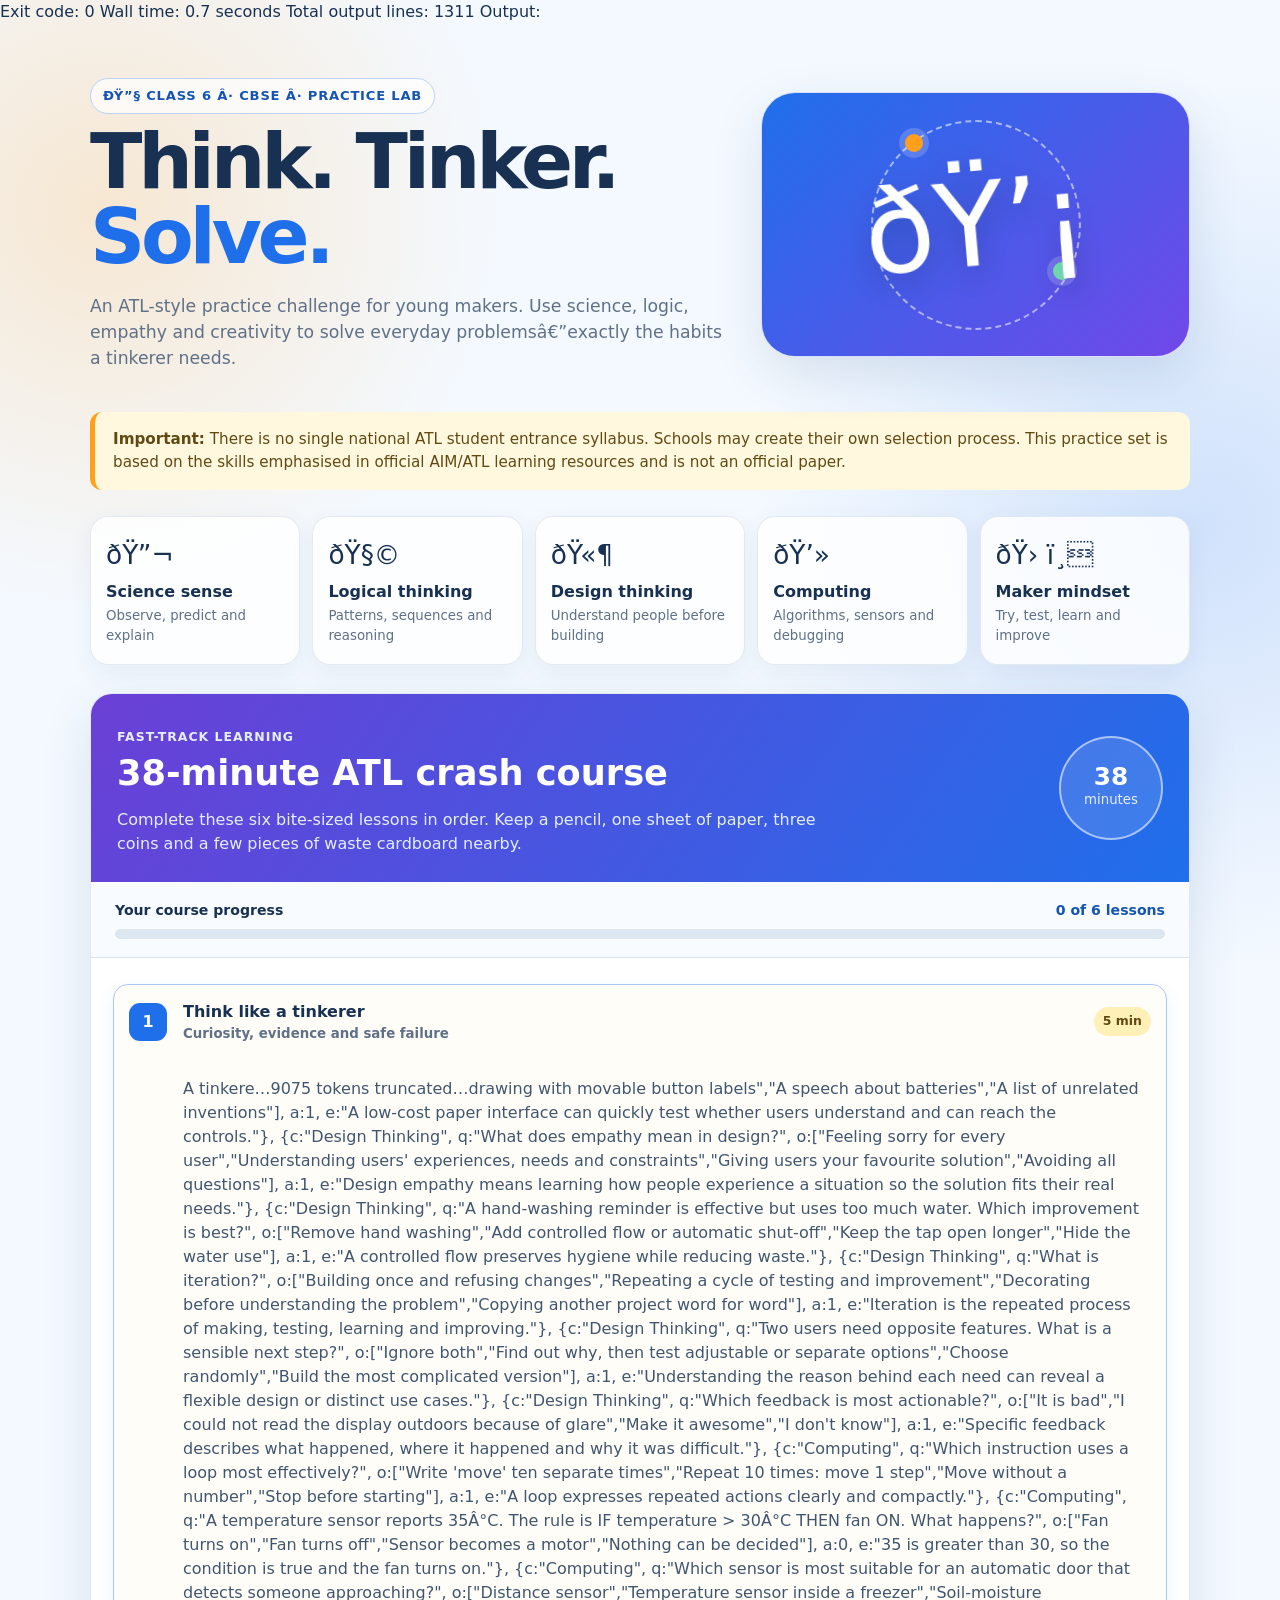
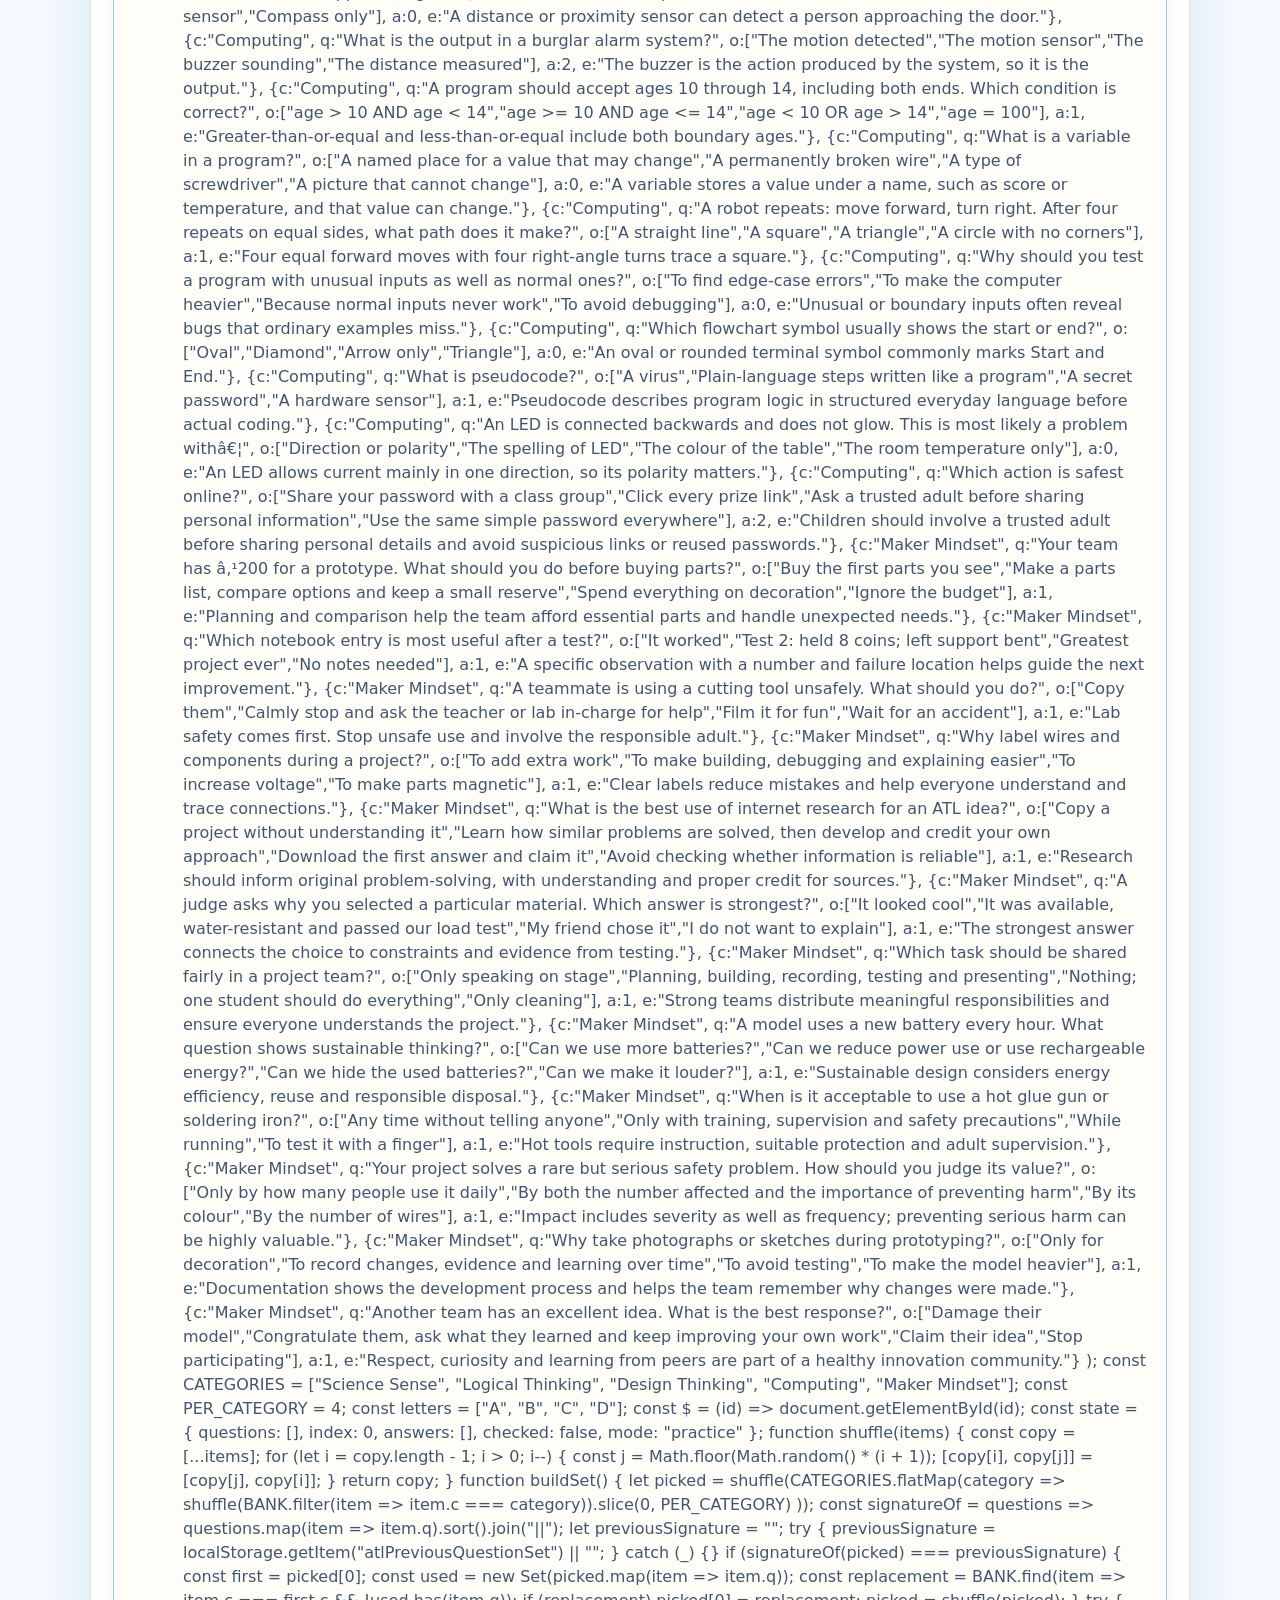
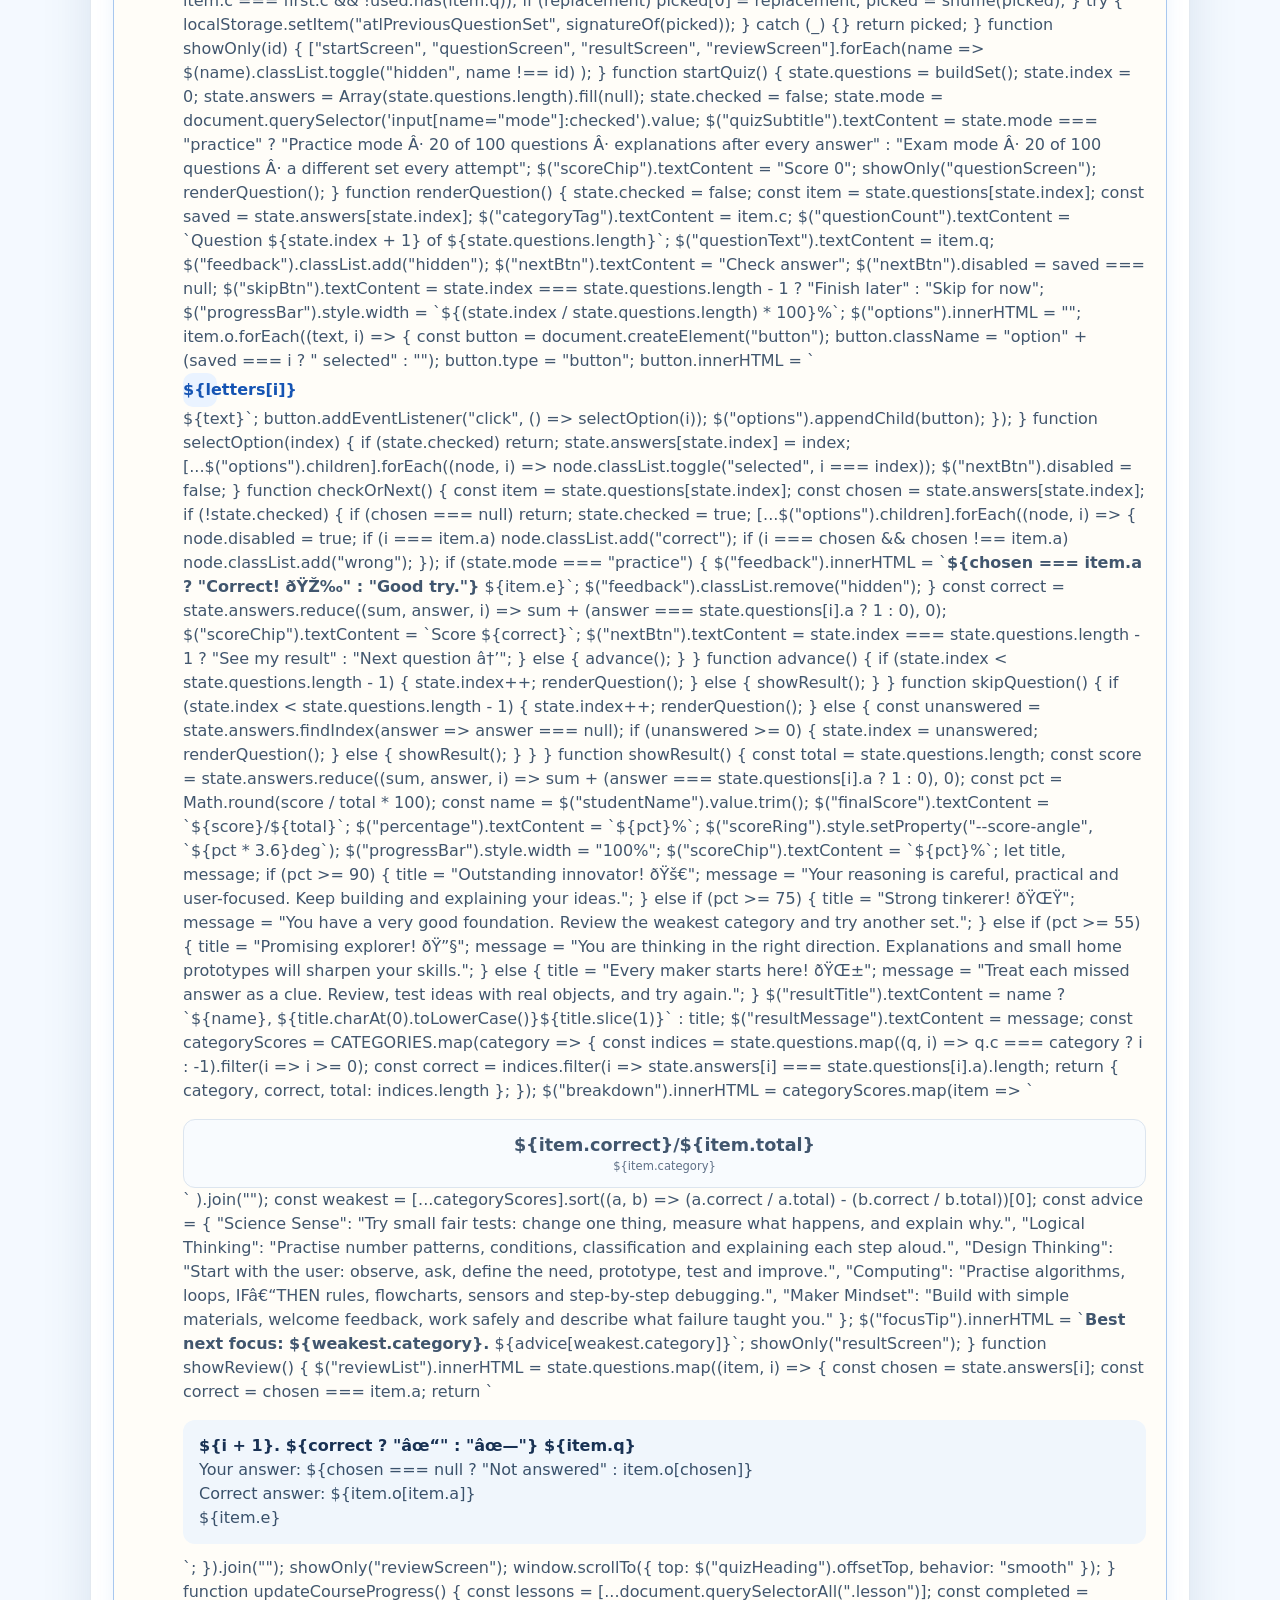
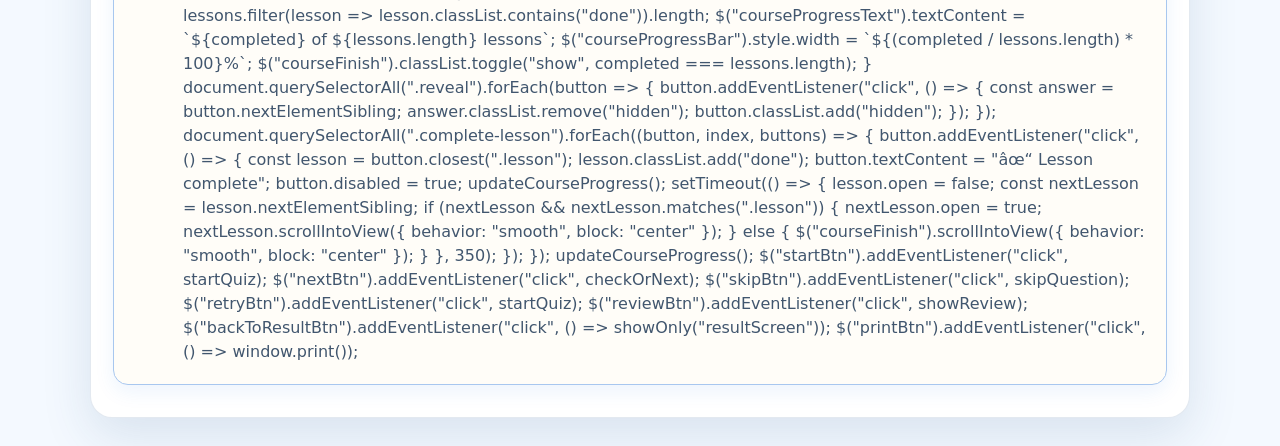
==== index.html @ 6eb6cf07 "Add ATL crash course and 100-question practice quiz" ====
Exit code: 0
Wall time: 0.7 seconds
Total output lines: 1311
Output:
<!doctype html>
<html lang="en">
<head>
  <meta charset="utf-8">
  <meta name="viewport" content="width=device-width, initial-scale=1">
  <meta name="description" content="A Class 6 practice quiz for school-level Atal Tinkering Lab selection.">
  <title>ATL Explorer â€” Class 6 Practice Quiz</title>
  <style>
    :root {
      --ink: #183153;
      --muted: #5f7087;
      --paper: #fffdf8;
      --cream: #fff6da;
      --blue: #1f6feb;
      --blue-dark: #1554b3;
      --orange: #ff9f1c;
      --green: #16865c;
      --red: #cf3c4f;
      --line: #dce5ef;
      --shadow: 0 18px 50px rgba(31, 75, 120, .13);
      --radius: 22px;
    }

    * { box-sizing: border-box; }

    body {
      margin: 0;
      color: var(--ink);
      background:
        radial-gradient(circle at 8% 4%, rgba(255, 159, 28, .20), transparent 25rem),
        radial-gradient(circle at 94% 10%, rgba(31, 111, 235, .17), transparent 28rem),
        #f4f9ff;
      font-family: Inter, ui-rounded, "Segoe UI", system-ui, -apple-system, sans-serif;
      line-height: 1.5;
    }

    button, input { font: inherit; }
    button { cursor: pointer; }

    .shell {
      width: min(1100px, calc(100% - 28px));
      margin: 0 auto;
    }

    .hero {
      padding: 54px 0 30px;
      display: grid;
      grid-template-columns: 1.2fr .8fr;
      gap: 28px;
      align-items: center;
    }

    .eyebrow {
      display: inline-flex;
      gap: 8px;
      align-items: center;
      margin: 0 0 10px;
      padding: 7px 12px;
      border: 1px solid #bcd3f7;
      border-radius: 999px;
      color: var(--blue-dark);
      background: rgba(255,255,255,.72);
      font-weight: 800;
      font-size: .82rem;
      letter-spacing: .06em;
      text-transform: uppercase;
    }

    h1 {
      margin: 0;
      max-width: 760px;
      font-size: clamp(2.3rem, 6vw, 5.2rem);
      line-height: .98;
      letter-spacing: -.055em;
    }

    .highlight { color: var(--blue); }

    .lede {
      max-width: 700px;
      margin: 20px 0 0;
      color: var(--muted);
      font-size: 1.08rem;
    }

    .hero-card {
      position: relative;
      min-height: 265px;
      display: grid;
      place-items: center;
      overflow: hidden;
      border: 1px solid rgba(255,255,255,.8);
      border-radius: 34px;
      background: linear-gradient(140deg, #1f6feb, #7048e8);
      box-shadow: var(--shadow);
      color: white;
    }

    .bulb {
      font-size: 7.2rem;
      filter: drop-shadow(0 12px 15px rgba(0,0,0,.22));
      transform: rotate(-5deg);
    }

    .orbit {
      position: absolute;
      width: 210px;
      height: 210px;
      border: 2px dashed rgba(255,255,255,.55);
      border-radius: 50%;
      animation: spin 18s linear infinite;
    }

    .orbit::before, .orbit::after {
      content: "";
      position: absolute;
      width: 18px;
      height: 18px;
      border-radius: 50%;
      background: var(--orange);
      box-shadow: 0 0 0 6px rgba(255,255,255,.18);
    }

    .orbit::before { top: 12px; left: 32px; }
    .orbit::after { right: 8px; bottom: 48px; background: #74e0b5; }

    @keyframes spin { to { transform: rotate(360deg); } }
    @media (prefers-reduced-motion: reduce) { .orbit { animation: none; } }

    .notice {
      margin: 10px 0 26px;
      padding: 16px 18px;
      border-left: 5px solid var(--orange);
      border-radius: 12px;
      background: #fff8df;
      color: #624912;
      font-size: .95rem;
    }

    .framework {
      display: grid;
      grid-template-columns: repeat(5, 1fr);
      gap: 12px;
      margin-bottom: 28px;
    }

    .skill {
      padding: 18px 15px;
      border: 1px solid rgba(25, 76, 128, .11);
      border-radius: 18px;
      background: rgba(255,255,255,.82);
      box-shadow: 0 8px 24px rgba(48, 90, 130, .07);
    }

    .skill-icon { font-size: 1.65rem; }
    .skill strong { display: block; margin: 6px 0 2px; }
    .skill small { color: var(--muted); }

    .panel {
      margin-bottom: 44px;
      overflow: hidden;
      border: 1px solid rgba(25, 76, 128, .12);
      border-radius: var(--radius);
      background: var(--paper);
      box-shadow: var(--shadow);
    }

    .quiz-head {
      padding: 22px 24px 18px;
      background: linear-gradient(120deg, #173c70, #1f6feb);
      color: white;
    }

    .quiz-title-row {
      display: flex;
      justify-content: space-between;
      align-items: end;
      gap: 16px;
    }

    .quiz-head h2 { margin: 0; font-size: 1.45rem; }
    .quiz-head p { margin: 4px 0 0; color: #dceaff; font-size: .9rem; }

    .score-chip {
      flex: 0 0 auto;
      padding: 7px 11px;
      border: 1px solid rgba(255,255,255,.38);
      border-radius: 999px;
      background: rgba(255,255,255,.12);
      font-weight: 800;
      font-size: .9rem;
    }

    .progress-track {
      height: 8px;
      margin-top: 18px;
      overflow: hidden;
      border-radius: 999px;
      background: rgba(255,255,255,.23);
    }

    .progress-bar {
      width: 0;
      height: 100%;
      border-radius: inherit;
      background: #ffd166;
      transition: width .25s ease;
    }

    .quiz-body { padding: 26px; }

    .start-screen {
      display: grid;
      grid-template-columns: 1fr 1fr;
      gap: 28px;
      align-items: start;
    }

    .start-screen h3 { margin-top: 0; font-size: 1.55rem; }

    .how-list {
      padding: 0;
      margin: 18px 0 0;
      list-style: none;
    }

    .how-list li {
      display: flex;
      gap: 10px;
      margin: 10px 0;
      color: var(--muted);
    }

    .tick {
      display: grid;
      flex: 0 0 24px;
      width: 24px;
      height: 24px;
      place-items: center;
      border-radius: 50%;
      color: white;
      background: var(--green);
      font-size: .76rem;
      font-weight: 900;
    }

    .setup-card {
      padding: 20px;
      border: 1px solid #e0e7ef;
      border-radius: 18px;
      background: #f7fbff;
    }

    label[for="studentName"] {
      display: block;
      margin-bottom: 7px;
      font-weight: 800;
    }

    #studentName {
      width: 100%;
      padding: 12px 14px;
      border: 2px solid #cad8e7;
      border-radius: 12px;
      color: var(--ink);
      background: white;
      outline: none;
    }

    #studentName:focus { border-color: var(--blue); box-shadow: 0 0 0 4px rgba(31,111,235,.12); }

    .mode-grid {
      display: grid;
      grid-template-columns: 1fr 1fr;
      gap: 10px;
      margin: 15px 0 18px;
    }

    .mode-option input { position: absolute; opacity: 0; pointer-events: none; }
    .mode-option span {
      display: block;
      padding: 12px;
      border: 2px solid #d9e3ed;
      border-radius: 12px;
      background: white;
      text-align: center;
      font-weight: 800;
    }

    .mode-option input:checked + span {
      border-color: var(--blue);
      color: var(--blue-dark);
      background: #eaf3ff;
    }

    .primary, .secondary {
      min-height: 46px;
      padding: 11px 18px;
      border-radius: 12px;
      border: 0;
      font-weight: 900;
    }

    .primary {
      color: white;
      background: var(--blue);
      box-shadow: 0 8px 18px rgba(31,111,235,.25);
    }

    .primary:hover { background: var(--blue-dark); transform: translateY(-1px); }
    .secondary { color: var(--blue-dark); background: #eaf3ff; }
    .secondary:hover { background: #dbeaff; }
    .full { width: 100%; }

    .question-meta {
      display: flex;
      align-items: center;
      justify-content: space-between;
      gap: 12px;
      margin-bottom: 10px;
    }

    .category {
      display: inline-block;
      padding: 5px 9px;
      border-radius: 999px;
      color: #584009;
      background: #fff0b8;
      font-size: .78rem;
      font-weight: 900;
      letter-spacing: .03em;
      text-transform: uppercase;
    }

    .question-count { color: var(--muted); font-weight: 800; font-size: .86rem; }

    #questionText {
      margin: 8px 0 20px;
      font-size: clamp(1.25rem, 3vw, 1.75rem);
      line-height: 1.28;
    }

    .options { display: grid; gap: 11px; }

    .option {
      width: 100%;
      display: grid;
      grid-template-columns: 38px 1fr;
      gap: 12px;
      align-items: center;
      padding: 12px 14px;
      border: 2px solid #dce5ee;
      border-radius: 14px;
      color: var(--ink);
      background: white;
      text-align: left;
    }

    .option:hover:not(:disabled) { border-color: #8db9f6; background: #f4f9ff; }

    .option-letter {
      display: grid;
      width: 34px;
      height: 34px;
      place-items: center;
      border-radius: 10px;
      color: var(--blue-dark);
      background: #eaf3ff;
      font-weight: 900;
    }

    .option.selected { border-color: var(--blue); background: #eef6ff; }
    .option.correct { border-color: var(--green); background: #eaf9f2; }
    .option.correct .option-letter { color: white; background: var(--green); }
    .option.wrong { border-color: var(--red); background: #fff0f2; }
    .option.wrong .option-letter { color: white; background: var(--red); }

    .feedback {
      margin-top: 16px;
      padding: 14px 16px;
      border-radius: 12px;
      background: #f0f6fc;
      color: #39516b;
    }

    .feedback strong { color: var(--ink); }

    .question-actions {
      display: flex;
      justify-content: space-between;
      gap: 12px;
      margin-top: 20px;
    }

    .result-top {
      display: grid;
      grid-template-columns: auto 1fr;
      gap: 24px;
      align-items: center;
    }

    .score-ring {
      display: grid;
      width: 150px;
      height: 150px;
      place-items: center;
      border-radius: 50%;
      background: conic-gradient(var(--green) var(--score-angle, 0deg), #dfe9ef 0);
      box-shadow: inset 0 0 0 13px var(--paper);
      text-align: center;
    }

    .score-ring b { display: block; font-size: 2rem; line-height: 1; }
    .score-ring small { color: var(--muted); font-weight: 800; }
    #resultTitle { margin: 0 0 6px; font-size: 1.8rem; }
    #resultMessage { margin: 0; color: var(--muted); }

    .breakdown {
      display: grid;
      grid-template-columns: repeat(5, 1fr);
      gap: 9px;
      margin: 25px 0;
    }

    .break-item {
      padding: 12px 8px;
      border: 1px solid var(--line);
      border-radius: 12px;
      background: #f8fbfe;
      text-align: center;
    }

    .break-item b { display: block; font-size: 1.1rem; }
    .break-item small { color: var(--muted); font-size: .72rem; }

    .result-actions { display: flex; flex-wrap: wrap; gap: 10px; }

    .course {
      margin-bottom: 28px;
      overflow: hidden;
      border: 1px solid rgba(25, 76, 128, .12);
      border-radius: var(--radius);
      background: white;
      box-shadow: var(--shadow);
    }

    .course-intro {
      display: grid;
      grid-template-columns: 1fr auto;
      gap: 24px;
      align-items: center;
      padding: 26px;
      color: white;
      background: linear-gradient(125deg, #6b3fd6, #1f6feb);
    }

    .course-kicker {
      margin: 0 0 4px;
      color: #ffe28a;
      font-size: .78rem;
      font-weight: 900;
      letter-spacing: .08em;
      text-transform: uppercase;
    }

    .course-intro h2 { margin: 0; font-size: clamp(1.55rem, 4vw, 2.2rem); }
    .course-intro p { max-width: 720px; margin: 8px 0 0; color: #e6efff; }

    .course-time {
      display: grid;
      width: 104px;
      height: 104px;
      place-items: center;
      border: 2px solid rgba(255,255,255,.55);
      border-radius: 50%;
      background: rgba(255,255,255,.12);
      text-align: center;
    }

    .course-time b { display: block; font-size: 1.55rem; line-height: 1; }
    .course-time small { color: #e6efff; }

    .course-progress {
      padding: 18px 24px;
      border-bottom: 1px solid var(--line);
      background: #f8fbff;
    }

    .course-progress-row {
      display: flex;
      justify-content: space-between;
      gap: 16px;
      margin-bottom: 8px;
      font-size: .88rem;
      font-weight: 800;
    }

    .course-progress-row span:last-child { color: var(--blue-dark); }
    .course-progress-track {
      height: 10px;
      overflow: hidden;
      border-radius: 999px;
      background: #dce7f2;
    }

    .course-progress-bar {
      width: 0;
      height: 100%;
      border-radius: inherit;
      background: linear-gradient(90deg, var(--orange), #ffd166);
      transition: width .25s ease;
    }

    .lessons { padding: 16px 22px 22px; }

    .lesson {
      margin: 10px 0;
      overflow: hidden;
      border: 1px solid var(--line);
      border-radius: 15px;
      background: var(--paper);
    }

    .lesson[open] { border-color: #a8c7ef; box-shadow: 0 7px 20px rgba(31,111,235,.08); }

    .lesson summary {
      display: grid;
      grid-template-columns: 42px 1fr auto;
      gap: 12px;
      align-items: center;
      padding: 15px;
      cursor: pointer;
      list-style: none;
      font-weight: 900;
    }

    .lesson summary::-webkit-details-marker { display: none; }
    .lesson-number {
      display: grid;
      width: 38px;
      height: 38px;
      place-items: center;
      border-radius: 11px;
      color: white;
      background: var(--blue);
    }

    .lesson.done .lesson-number { background: var(--green); }
    .lesson.done .lesson-number::after { content: "âœ“"; }
    .lesson.done .lesson-number span { display: none; }
    .lesson-title small { display: block; color: var(--muted); font-weight: 600; }
    .lesson-minutes {
      padding: 5px 9px;
      border-radius: 999px;
      color: #624912;
      background: #fff0b8;
      font-size: .78rem;
    }

    .lesson-body {
      padding: 2px 20px 20px 69px;
      color: #41566e;
    }

    .lesson-body h4 { margin: 13px 0 5px; color: var(--ink); }
    .lesson-body ul { margin: 7px 0 12px; padding-left: 20px; }
    .lesson-body li { margin: 5px 0; }

    .remember, .mini-task, .quick-check {
      margin: 12px 0;
      padding: 12px 14px;
      border-radius: 11px;
    }

    .remember { border-left: 4px solid var(--blue); background: #edf5ff; }
    .mini-task { border-left: 4px solid var(--orange); background: #fff8df; }
    .quick-check { border-left: 4px solid var(--green); background: #edf9f4; }
    .quick-answer { margin-top: 8px; color: #176443; font-weight: 700; }
    .reveal {
      margin-top: 8px;
      padding: 6px 10px;
      border: 1px solid #9bcfba;
      border-radius: 8px;
      color: #176443;
      background: white;
      font-size: .84rem;
      font-weight: 800;
    }

    .complete-lesson { margin-top: 4px; }

    .course-finish {
      display: none;
      margin-top: 16px;
      padding: 16px;
      border: 2px solid #80caae;
      border-radius: 13px;
      background: #e9f9f2;
      color: #175d43;
      text-align: center;
      font-weight: 800;
    }

    .course-finish.show { display: block; }

    .tips {
      margin: 0 0 44px;
      padding: 24px;
      border-radius: var(--radius);
      background: #173c70;
      color: white;
    }

    .tips h2 { margin-top: 0; }
    .tip-grid { display: grid; grid-template-columns: repeat(3, 1fr); gap: 14px; }
    .tip {
      padding: 15px;
      border-radius: 14px;
      background: rgba(255,255,255,.1);
    }
    .tip strong { display: block; margin-bottom: 4px; color: #ffd166; }
    .tip span { color: #dceaff; font-size: .9rem; }

    footer {
      padding: 0 0 36px;
      color: var(--muted);
      text-align: center;
      font-size: .84rem;
    }

    .hidden { display: none !important; }

    @media (max-width: 800px) {
      .hero, .start-screen { grid-template-columns: 1fr; }
      .hero { padding-top: 32px; }
      .hero-card { min-height: 210px; }
      .framework { grid-template-columns: repeat(2, 1fr); }
      .framework .skill:last-child { grid-column: 1 / -1; }
      .breakdown { grid-template-columns: repeat(2, 1fr); }
      .tip-grid { grid-template-columns: 1fr; }
      .course-intro { grid-template-columns: 1fr; }
      .course-time { width: auto; height: auto; padding: 10px 16px; border-radius: 14px; }
    }

    @media (max-width: 520px) {
      .shell { width: min(100% - 18px, 1100px); }
      .quiz-body, .quiz-head { padding: 18px; }
      .quiz-title-row { align-items: start; }
      .result-top { grid-template-columns: 1fr; text-align: center; }
      .score-ring { margin: 0 auto; }
      .question-actions { flex-direction: column-reverse; }
      .question-actions button { width: 100%; }
      .lessons { padding: 10px; }
      .lesson summary { grid-template-columns: 38px 1fr; }
      .lesson-minutes { grid-column: 2; justify-self: start; }
      .lesson-body { padding: 2px 14px 16px; }
    }

    @media print {
      body { background: white; }
      .hero-card, .framework, .notice, .tips, .quiz-head, .start-screen, .question-screen,
      .result-actions, footer { display: none !important; }
      .panel { box-shadow: none; border: 0; }
      .result-screen { display: block !important; }
    }
  </style>
</head>
<body>
  <header class="shell hero">
    <div>
      <p class="eyebrow">ðŸ”§ Class 6 Â· CBSE Â· Practice Lab</p>
      <h1>Think. Tinker. <span class="highlight">Solve.</span></h1>
      <p class="lede">An ATL-style practice challenge for young makers. Use science, logic, empathy and creativity to solve everyday problemsâ€”exactly the habits a tinkerer needs.</p>
    </div>
    <div class="hero-card" aria-hidden="true">
      <div class="orbit"></div>
      <div class="bulb">ðŸ’¡</div>
    </div>
  </header>

  <main class="shell">
    <aside class="notice">
      <strong>Important:</strong> There is no single national ATL student entrance syllabus. Schools may create their own selection process. This practice set is based on the skills emphasised in official AIM/ATL learning resources and is not an official paper.
    </aside>

    <section class="framework" aria-label="Preparation framework">
      <article class="skill"><span class="skill-icon">ðŸ”¬</span><strong>Science sense</strong><small>Observe, predict and explain</small></article>
      <article class="skill"><span class="skill-icon">ðŸ§©</span><strong>Logical thinking</strong><small>Patterns, sequences and reasoning</small></article>
      <article class="skill"><span class="skill-icon">ðŸ«¶</span><strong>Design thinking</strong><small>Understand people before building</small></article>
      <article class="skill"><span class="skill-icon">ðŸ’»</span><strong>Computing</strong><small>Algorithms, sensors and debugging</small></article>
      <article class="skill"><span class="skill-icon">ðŸ› ï¸</span><strong>Maker mindset</strong><small>Try, test, learn and improve</small></article>
    </section>

    <section class="course" aria-labelledby="courseHeading">
      <div class="course-intro">
        <div>
          <p class="course-kicker">Fast-track learning</p>
          <h2 id="courseHeading">38-minute ATL crash course</h2>
          <p>Complete these six bite-sized lessons in order. Keep a pencil, one sheet of paper, three coins and a few pieces of waste cardboard nearby.</p>
        </div>
        <div class="course-time" aria-label="Estimated time 38 minutes"><div><b>38</b><small>minutes</small></div></div>
      </div>
      <div class="course-progress">
        <div class="course-progress-row">
          <span>Your course progress</span>
          <span id="courseProgressText">0 of 6 lessons</span>
        </div>
        <div class="course-progress-track" aria-hidden="true"><div class="course-progress-bar" id="courseProgressBar"></div></div>
      </div>

      <div class="lessons">
        <details class="lesson" open>
          <summary>
            <span class="lesson-number"><span>1</span></span>
            <span class="lesson-title">Think like a tinkerer <small>Curiosity, evidence and safe failure</small></span>
            <span class="lesson-minutes">5 min</span>
          </summary>
          <div class="lesson-body">
            <p>A tinkere…9075 tokens truncated…drawing with movable button labels","A speech about batteries","A list of unrelated inventions"], a:1, e:"A low-cost paper interface can quickly test whether users understand and can reach the controls."},
      {c:"Design Thinking", q:"What does empathy mean in design?", o:["Feeling sorry for every user","Understanding users' experiences, needs and constraints","Giving users your favourite solution","Avoiding all questions"], a:1, e:"Design empathy means learning how people experience a situation so the solution fits their real needs."},
      {c:"Design Thinking", q:"A hand-washing reminder is effective but uses too much water. Which improvement is best?", o:["Remove hand washing","Add controlled flow or automatic shut-off","Keep the tap open longer","Hide the water use"], a:1, e:"A controlled flow preserves hygiene while reducing waste."},
      {c:"Design Thinking", q:"What is iteration?", o:["Building once and refusing changes","Repeating a cycle of testing and improvement","Decorating before understanding the problem","Copying another project word for word"], a:1, e:"Iteration is the repeated process of making, testing, learning and improving."},
      {c:"Design Thinking", q:"Two users need opposite features. What is a sensible next step?", o:["Ignore both","Find out why, then test adjustable or separate options","Choose randomly","Build the most complicated version"], a:1, e:"Understanding the reason behind each need can reveal a flexible design or distinct use cases."},
      {c:"Design Thinking", q:"Which feedback is most actionable?", o:["It is bad","I could not read the display outdoors because of glare","Make it awesome","I don't know"], a:1, e:"Specific feedback describes what happened, where it happened and why it was difficult."},

      {c:"Computing", q:"Which instruction uses a loop most effectively?", o:["Write 'move' ten separate times","Repeat 10 times: move 1 step","Move without a number","Stop before starting"], a:1, e:"A loop expresses repeated actions clearly and compactly."},
      {c:"Computing", q:"A temperature sensor reports 35Â°C. The rule is IF temperature > 30Â°C THEN fan ON. What happens?", o:["Fan turns on","Fan turns off","Sensor becomes a motor","Nothing can be decided"], a:0, e:"35 is greater than 30, so the condition is true and the fan turns on."},
      {c:"Computing", q:"Which sensor is most suitable for an automatic door that detects someone approaching?", o:["Distance sensor","Temperature sensor inside a freezer","Soil-moisture sensor","Compass only"], a:0, e:"A distance or proximity sensor can detect a person approaching the door."},
      {c:"Computing", q:"What is the output in a burglar alarm system?", o:["The motion detected","The motion sensor","The buzzer sounding","The distance measured"], a:2, e:"The buzzer is the action produced by the system, so it is the output."},
      {c:"Computing", q:"A program should accept ages 10 through 14, including both ends. Which condition is correct?", o:["age > 10 AND age < 14","age >= 10 AND age <= 14","age < 10 OR age > 14","age = 100"], a:1, e:"Greater-than-or-equal and less-than-or-equal include both boundary ages."},
      {c:"Computing", q:"What is a variable in a program?", o:["A named place for a value that may change","A permanently broken wire","A type of screwdriver","A picture that cannot change"], a:0, e:"A variable stores a value under a name, such as score or temperature, and that value can change."},
      {c:"Computing", q:"A robot repeats: move forward, turn right. After four repeats on equal sides, what path does it make?", o:["A straight line","A square","A triangle","A circle with no corners"], a:1, e:"Four equal forward moves with four right-angle turns trace a square."},
      {c:"Computing", q:"Why should you test a program with unusual inputs as well as normal ones?", o:["To find edge-case errors","To make the computer heavier","Because normal inputs never work","To avoid debugging"], a:0, e:"Unusual or boundary inputs often reveal bugs that ordinary examples miss."},
      {c:"Computing", q:"Which flowchart symbol usually shows the start or end?", o:["Oval","Diamond","Arrow only","Triangle"], a:0, e:"An oval or rounded terminal symbol commonly marks Start and End."},
      {c:"Computing", q:"What is pseudocode?", o:["A virus","Plain-language steps written like a program","A secret password","A hardware sensor"], a:1, e:"Pseudocode describes program logic in structured everyday language before actual coding."},
      {c:"Computing", q:"An LED is connected backwards and does not glow. This is most likely a problem withâ€¦", o:["Direction or polarity","The spelling of LED","The colour of the table","The room temperature only"], a:0, e:"An LED allows current mainly in one direction, so its polarity matters."},
      {c:"Computing", q:"Which action is safest online?", o:["Share your password with a class group","Click every prize link","Ask a trusted adult before sharing personal information","Use the same simple password everywhere"], a:2, e:"Children should involve a trusted adult before sharing personal details and avoid suspicious links or reused passwords."},

      {c:"Maker Mindset", q:"Your team has â‚¹200 for a prototype. What should you do before buying parts?", o:["Buy the first parts you see","Make a parts list, compare options and keep a small reserve","Spend everything on decoration","Ignore the budget"], a:1, e:"Planning and comparison help the team afford essential parts and handle unexpected needs."},
      {c:"Maker Mindset", q:"Which notebook entry is most useful after a test?", o:["It worked","Test 2: held 8 coins; left support bent","Greatest project ever","No notes needed"], a:1, e:"A specific observation with a number and failure location helps guide the next improvement."},
      {c:"Maker Mindset", q:"A teammate is using a cutting tool unsafely. What should you do?", o:["Copy them","Calmly stop and ask the teacher or lab in-charge for help","Film it for fun","Wait for an accident"], a:1, e:"Lab safety comes first. Stop unsafe use and involve the responsible adult."},
      {c:"Maker Mindset", q:"Why label wires and components during a project?", o:["To add extra work","To make building, debugging and explaining easier","To increase voltage","To make parts magnetic"], a:1, e:"Clear labels reduce mistakes and help everyone understand and trace connections."},
      {c:"Maker Mindset", q:"What is the best use of internet research for an ATL idea?", o:["Copy a project without understanding it","Learn how similar problems are solved, then develop and credit your own approach","Download the first answer and claim it","Avoid checking whether information is reliable"], a:1, e:"Research should inform original problem-solving, with understanding and proper credit for sources."},
      {c:"Maker Mindset", q:"A judge asks why you selected a particular material. Which answer is strongest?", o:["It looked cool","It was available, water-resistant and passed our load test","My friend chose it","I do not want to explain"], a:1, e:"The strongest answer connects the choice to constraints and evidence from testing."},
      {c:"Maker Mindset", q:"Which task should be shared fairly in a project team?", o:["Only speaking on stage","Planning, building, recording, testing and presenting","Nothing; one student should do everything","Only cleaning"], a:1, e:"Strong teams distribute meaningful responsibilities and ensure everyone understands the project."},
      {c:"Maker Mindset", q:"A model uses a new battery every hour. What question shows sustainable thinking?", o:["Can we use more batteries?","Can we reduce power use or use rechargeable energy?","Can we hide the used batteries?","Can we make it louder?"], a:1, e:"Sustainable design considers energy efficiency, reuse and responsible disposal."},
      {c:"Maker Mindset", q:"When is it acceptable to use a hot glue gun or soldering iron?", o:["Any time without telling anyone","Only with training, supervision and safety precautions","While running","To test it with a finger"], a:1, e:"Hot tools require instruction, suitable protection and adult supervision."},
      {c:"Maker Mindset", q:"Your project solves a rare but serious safety problem. How should you judge its value?", o:["Only by how many people use it daily","By both the number affected and the importance of preventing harm","By its colour","By the number of wires"], a:1, e:"Impact includes severity as well as frequency; preventing serious harm can be highly valuable."},
      {c:"Maker Mindset", q:"Why take photographs or sketches during prototyping?", o:["Only for decoration","To record changes, evidence and learning over time","To avoid testing","To make the model heavier"], a:1, e:"Documentation shows the development process and helps the team remember why changes were made."},
      {c:"Maker Mindset", q:"Another team has an excellent idea. What is the best response?", o:["Damage their model","Congratulate them, ask what they learned and keep improving your own work","Claim their idea","Stop participating"], a:1, e:"Respect, curiosity and learning from peers are part of a healthy innovation community."}
    );

    const CATEGORIES = ["Science Sense", "Logical Thinking", "Design Thinking", "Computing", "Maker Mindset"];
    const PER_CATEGORY = 4;
    const letters = ["A", "B", "C", "D"];
    const $ = (id) => document.getElementById(id);
    const state = { questions: [], index: 0, answers: [], checked: false, mode: "practice" };

    function shuffle(items) {
      const copy = [...items];
      for (let i = copy.length - 1; i > 0; i--) {
        const j = Math.floor(Math.random() * (i + 1));
        [copy[i], copy[j]] = [copy[j], copy[i]];
      }
      return copy;
    }

    function buildSet() {
      let picked = shuffle(CATEGORIES.flatMap(category =>
        shuffle(BANK.filter(item => item.c === category)).slice(0, PER_CATEGORY)
      ));
      const signatureOf = questions => questions.map(item => item.q).sort().join("||");
      let previousSignature = "";
      try { previousSignature = localStorage.getItem("atlPreviousQuestionSet") || ""; } catch (_) {}

      if (signatureOf(picked) === previousSignature) {
        const first = picked[0];
        const used = new Set(picked.map(item => item.q));
        const replacement = BANK.find(item => item.c === first.c && !used.has(item.q));
        if (replacement) picked[0] = replacement;
        picked = shuffle(picked);
      }

      try { localStorage.setItem("atlPreviousQuestionSet", signatureOf(picked)); } catch (_) {}
      return picked;
    }

    function showOnly(id) {
      ["startScreen", "questionScreen", "resultScreen", "reviewScreen"].forEach(name =>
        $(name).classList.toggle("hidden", name !== id)
      );
    }

    function startQuiz() {
      state.questions = buildSet();
      state.index = 0;
      state.answers = Array(state.questions.length).fill(null);
      state.checked = false;
      state.mode = document.querySelector('input[name="mode"]:checked').value;
      $("quizSubtitle").textContent = state.mode === "practice"
        ? "Practice mode Â· 20 of 100 questions Â· explanations after every answer"
        : "Exam mode Â· 20 of 100 questions Â· a different set every attempt";
      $("scoreChip").textContent = "Score 0";
      showOnly("questionScreen");
      renderQuestion();
    }

    function renderQuestion() {
      state.checked = false;
      const item = state.questions[state.index];
      const saved = state.answers[state.index];
      $("categoryTag").textContent = item.c;
      $("questionCount").textContent = `Question ${state.index + 1} of ${state.questions.length}`;
      $("questionText").textContent = item.q;
      $("feedback").classList.add("hidden");
      $("nextBtn").textContent = "Check answer";
      $("nextBtn").disabled = saved === null;
      $("skipBtn").textContent = state.index === state.questions.length - 1 ? "Finish later" : "Skip for now";
      $("progressBar").style.width = `${(state.index / state.questions.length) * 100}%`;
      $("options").innerHTML = "";

      item.o.forEach((text, i) => {
        const button = document.createElement("button");
        button.className = "option" + (saved === i ? " selected" : "");
        button.type = "button";
        button.innerHTML = `<span class="option-letter">${letters[i]}</span><span>${text}</span>`;
        button.addEventListener("click", () => selectOption(i));
        $("options").appendChild(button);
      });
    }

    function selectOption(index) {
      if (state.checked) return;
      state.answers[state.index] = index;
      [...$("options").children].forEach((node, i) => node.classList.toggle("selected", i === index));
      $("nextBtn").disabled = false;
    }

    function checkOrNext() {
      const item = state.questions[state.index];
      const chosen = state.answers[state.index];
      if (!state.checked) {
        if (chosen === null) return;
        state.checked = true;
        [...$("options").children].forEach((node, i) => {
          node.disabled = true;
          if (i === item.a) node.classList.add("correct");
          if (i === chosen && chosen !== item.a) node.classList.add("wrong");
        });
        if (state.mode === "practice") {
          $("feedback").innerHTML = `<strong>${chosen === item.a ? "Correct! ðŸŽ‰" : "Good try."}</strong> ${item.e}`;
          $("feedback").classList.remove("hidden");
        }
        const correct = state.answers.reduce((sum, answer, i) => sum + (answer === state.questions[i].a ? 1 : 0), 0);
        $("scoreChip").textContent = `Score ${correct}`;
        $("nextBtn").textContent = state.index === state.questions.length - 1 ? "See my result" : "Next question â†’";
      } else {
        advance();
      }
    }

    function advance() {
      if (state.index < state.questions.length - 1) {
        state.index++;
        renderQuestion();
      } else {
        showResult();
      }
    }

    function skipQuestion() {
      if (state.index < state.questions.length - 1) {
        state.index++;
        renderQuestion();
      } else {
        const unanswered = state.answers.findIndex(answer => answer === null);
        if (unanswered >= 0) {
          state.index = unanswered;
          renderQuestion();
        } else {
          showResult();
        }
      }
    }

    function showResult() {
      const total = state.questions.length;
      const score = state.answers.reduce((sum, answer, i) => sum + (answer === state.questions[i].a ? 1 : 0), 0);
      const pct = Math.round(score / total * 100);
      const name = $("studentName").value.trim();
      $("finalScore").textContent = `${score}/${total}`;
      $("percentage").textContent = `${pct}%`;
      $("scoreRing").style.setProperty("--score-angle", `${pct * 3.6}deg`);
      $("progressBar").style.width = "100%";
      $("scoreChip").textContent = `${pct}%`;

      let title, message;
      if (pct >= 90) {
        title = "Outstanding innovator! ðŸš€";
        message = "Your reasoning is careful, practical and user-focused. Keep building and explaining your ideas.";
      } else if (pct >= 75) {
        title = "Strong tinkerer! ðŸŒŸ";
        message = "You have a very good foundation. Review the weakest category and try another set.";
      } else if (pct >= 55) {
        title = "Promising explorer! ðŸ”§";
        message = "You are thinking in the right direction. Explanations and small home prototypes will sharpen your skills.";
      } else {
        title = "Every maker starts here! ðŸŒ±";
        message = "Treat each missed answer as a clue. Review, test ideas with real objects, and try again.";
      }
      $("resultTitle").textContent = name ? `${name}, ${title.charAt(0).toLowerCase()}${title.slice(1)}` : title;
      $("resultMessage").textContent = message;

      const categoryScores = CATEGORIES.map(category => {
        const indices = state.questions.map((q, i) => q.c === category ? i : -1).filter(i => i >= 0);
        const correct = indices.filter(i => state.answers[i] === state.questions[i].a).length;
        return { category, correct, total: indices.length };
      });

      $("breakdown").innerHTML = categoryScores.map(item =>
        `<div class="break-item"><b>${item.correct}/${item.total}</b><small>${item.category}</small></div>`
      ).join("");

      const weakest = [...categoryScores].sort((a, b) => (a.correct / a.total) - (b.correct / b.total))[0];
      const advice = {
        "Science Sense": "Try small fair tests: change one thing, measure what happens, and explain why.",
        "Logical Thinking": "Practise number patterns, conditions, classification and explaining each step aloud.",
        "Design Thinking": "Start with the user: observe, ask, define the need, prototype, test and improve.",
        "Computing": "Practise algorithms, loops, IFâ€“THEN rules, flowcharts, sensors and step-by-step debugging.",
        "Maker Mindset": "Build with simple materials, welcome feedback, work safely and describe what failure taught you."
      };
      $("focusTip").innerHTML = `<strong>Best next focus: ${weakest.category}.</strong> ${advice[weakest.category]}`;
      showOnly("resultScreen");
    }

    function showReview() {
      $("reviewList").innerHTML = state.questions.map((item, i) => {
        const chosen = state.answers[i];
        const correct = chosen === item.a;
        return `<article class="feedback" style="margin-bottom:12px">
          <strong>${i + 1}. ${correct ? "âœ“" : "âœ—"} ${item.q}</strong><br>
          Your answer: ${chosen === null ? "Not answered" : item.o[chosen]}<br>
          Correct answer: ${item.o[item.a]}<br>
          <span>${item.e}</span>
        </article>`;
      }).join("");
      showOnly("reviewScreen");
      window.scrollTo({ top: $("quizHeading").offsetTop, behavior: "smooth" });
    }

    function updateCourseProgress() {
      const lessons = [...document.querySelectorAll(".lesson")];
      const completed = lessons.filter(lesson => lesson.classList.contains("done")).length;
      $("courseProgressText").textContent = `${completed} of ${lessons.length} lessons`;
      $("courseProgressBar").style.width = `${(completed / lessons.length) * 100}%`;
      $("courseFinish").classList.toggle("show", completed === lessons.length);
    }

    document.querySelectorAll(".reveal").forEach(button => {
      button.addEventListener("click", () => {
        const answer = button.nextElementSibling;
        answer.classList.remove("hidden");
        button.classList.add("hidden");
      });
    });

    document.querySelectorAll(".complete-lesson").forEach((button, index, buttons) => {
      button.addEventListener("click", () => {
        const lesson = button.closest(".lesson");
        lesson.classList.add("done");
        button.textContent = "âœ“ Lesson complete";
        button.disabled = true;
        updateCourseProgress();
        setTimeout(() => {
          lesson.open = false;
          const nextLesson = lesson.nextElementSibling;
          if (nextLesson && nextLesson.matches(".lesson")) {
            nextLesson.open = true;
            nextLesson.scrollIntoView({ behavior: "smooth", block: "center" });
          } else {
            $("courseFinish").scrollIntoView({ behavior: "smooth", block: "center" });
          }
        }, 350);
      });
    });

    updateCourseProgress();
    $("startBtn").addEventListener("click", startQuiz);
    $("nextBtn").addEventListener("click", checkOrNext);
    $("skipBtn").addEventListener("click", skipQuestion);
    $("retryBtn").addEventListener("click", startQuiz);
    $("reviewBtn").addEventListener("click", showReview);
    $("backToResultBtn").addEventListener("click", () => showOnly("resultScreen"));
    $("printBtn").addEventListener("click", () => window.print());
  </script>
</body>
</html>
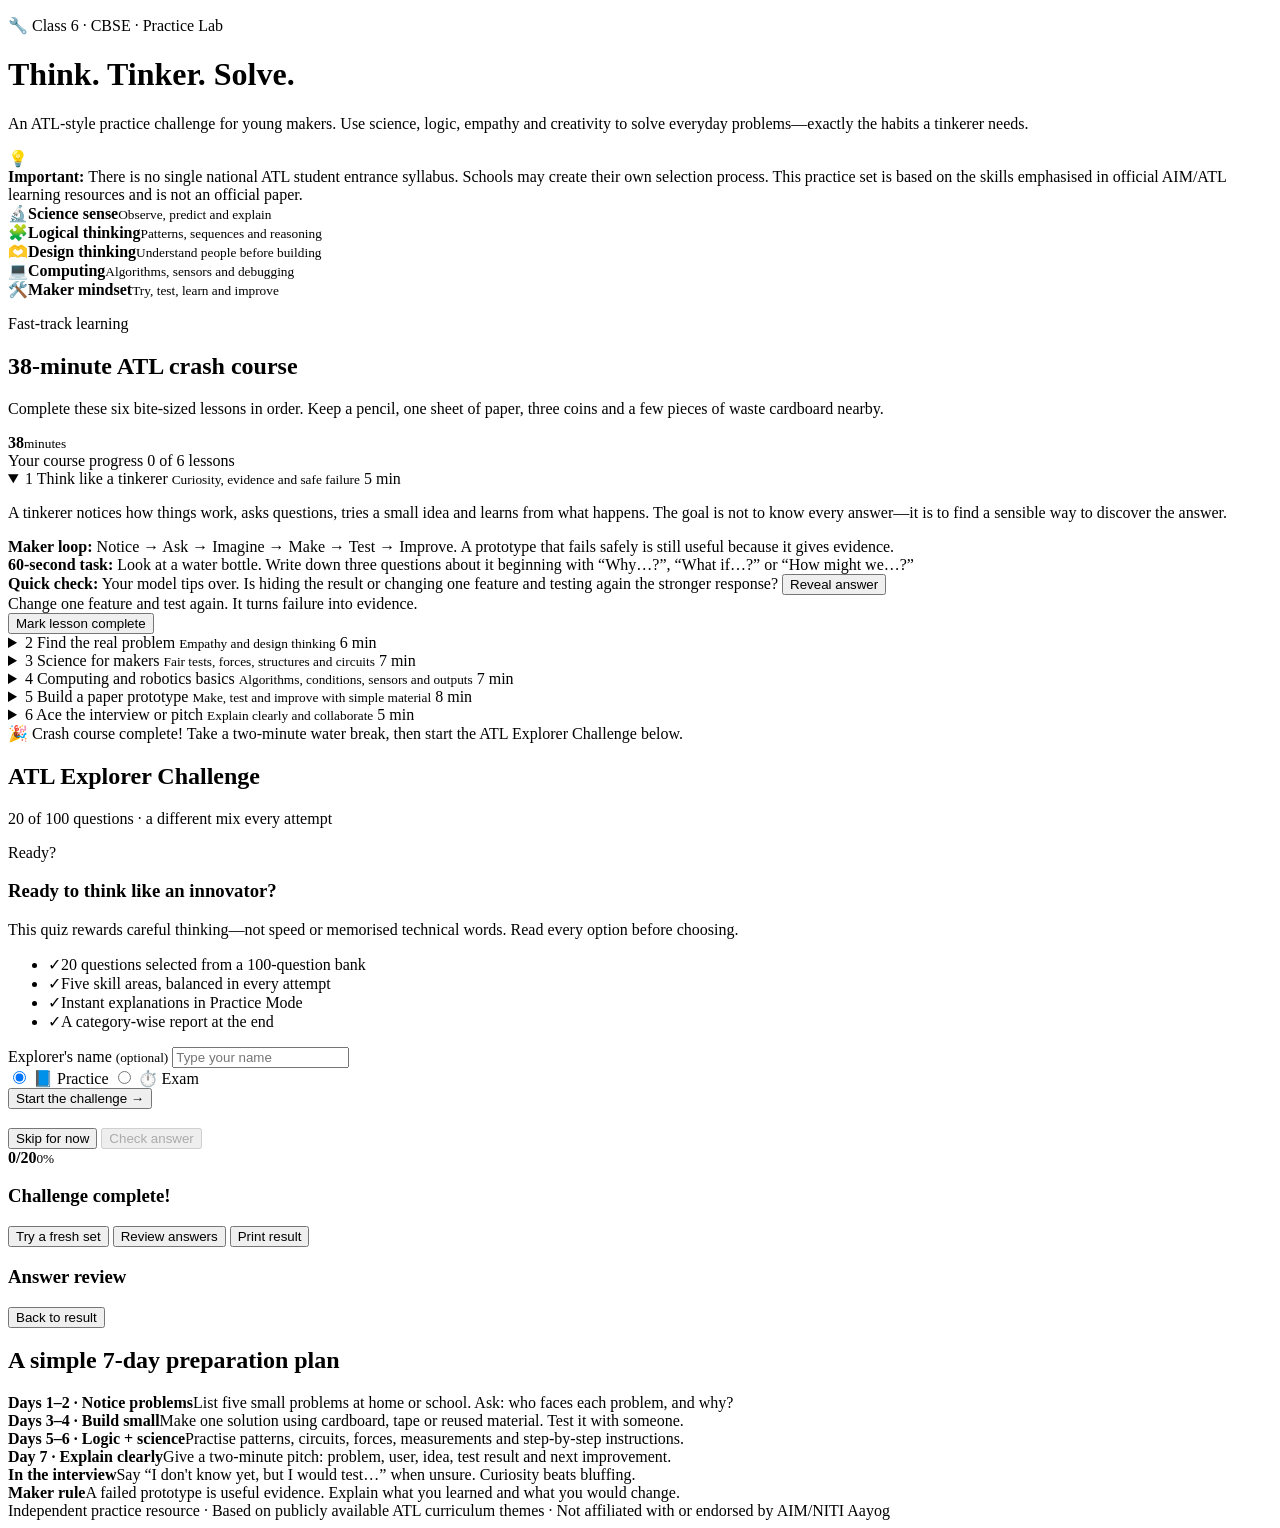
==== commit bb6e7cfa: "Split site assets for reliable Pages deployment" ====
--- a/index.html
+++ b/index.html
@@ -1,684 +1,22 @@
-Exit code: 0
-Wall time: 0.7 seconds
-Total output lines: 1311
-Output:
 <!doctype html>
 <html lang="en">
 <head>
   <meta charset="utf-8">
   <meta name="viewport" content="width=device-width, initial-scale=1">
   <meta name="description" content="A Class 6 practice quiz for school-level Atal Tinkering Lab selection.">
-  <title>ATL Explorer â€” Class 6 Practice Quiz</title>
-  <style>
-    :root {
-      --ink: #183153;
-      --muted: #5f7087;
-      --paper: #fffdf8;
-      --cream: #fff6da;
-      --blue: #1f6feb;
-      --blue-dark: #1554b3;
-      --orange: #ff9f1c;
-      --green: #16865c;
-      --red: #cf3c4f;
-      --line: #dce5ef;
-      --shadow: 0 18px 50px rgba(31, 75, 120, .13);
-      --radius: 22px;
-    }
-
-    * { box-sizing: border-box; }
-
-    body {
-      margin: 0;
-      color: var(--ink);
-      background:
-        radial-gradient(circle at 8% 4%, rgba(255, 159, 28, .20), transparent 25rem),
-        radial-gradient(circle at 94% 10%, rgba(31, 111, 235, .17), transparent 28rem),
-        #f4f9ff;
-      font-family: Inter, ui-rounded, "Segoe UI", system-ui, -apple-system, sans-serif;
-      line-height: 1.5;
-    }
-
-    button, input { font: inherit; }
-    button { cursor: pointer; }
-
-    .shell {
-      width: min(1100px, calc(100% - 28px));
-      margin: 0 auto;
-    }
-
-    .hero {
-      padding: 54px 0 30px;
-      display: grid;
-      grid-template-columns: 1.2fr .8fr;
-      gap: 28px;
-      align-items: center;
-    }
-
-    .eyebrow {
-      display: inline-flex;
-      gap: 8px;
-      align-items: center;
-      margin: 0 0 10px;
-      padding: 7px 12px;
-      border: 1px solid #bcd3f7;
-      border-radius: 999px;
-      color: var(--blue-dark);
-      background: rgba(255,255,255,.72);
-      font-weight: 800;
-      font-size: .82rem;
-      letter-spacing: .06em;
-      text-transform: uppercase;
-    }
-
-    h1 {
-      margin: 0;
-      max-width: 760px;
-      font-size: clamp(2.3rem, 6vw, 5.2rem);
-      line-height: .98;
-      letter-spacing: -.055em;
-    }
-
-    .highlight { color: var(--blue); }
-
-    .lede {
-      max-width: 700px;
-      margin: 20px 0 0;
-      color: var(--muted);
-      font-size: 1.08rem;
-    }
-
-    .hero-card {
-      position: relative;
-      min-height: 265px;
-      display: grid;
-      place-items: center;
-      overflow: hidden;
-      border: 1px solid rgba(255,255,255,.8);
-      border-radius: 34px;
-      background: linear-gradient(140deg, #1f6feb, #7048e8);
-      box-shadow: var(--shadow);
-      color: white;
-    }
-
-    .bulb {
-      font-size: 7.2rem;
-      filter: drop-shadow(0 12px 15px rgba(0,0,0,.22));
-      transform: rotate(-5deg);
-    }
-
-    .orbit {
-      position: absolute;
-      width: 210px;
-      height: 210px;
-      border: 2px dashed rgba(255,255,255,.55);
-      border-radius: 50%;
-      animation: spin 18s linear infinite;
-    }
-
-    .orbit::before, .orbit::after {
-      content: "";
-      position: absolute;
-      width: 18px;
-      height: 18px;
-      border-radius: 50%;
-      background: var(--orange);
-      box-shadow: 0 0 0 6px rgba(255,255,255,.18);
-    }
-
-    .orbit::before { top: 12px; left: 32px; }
-    .orbit::after { right: 8px; bottom: 48px; background: #74e0b5; }
-
-    @keyframes spin { to { transform: rotate(360deg); } }
-    @media (prefers-reduced-motion: reduce) { .orbit { animation: none; } }
-
-    .notice {
-      margin: 10px 0 26px;
-      padding: 16px 18px;
-      border-left: 5px solid var(--orange);
-      border-radius: 12px;
-      background: #fff8df;
-      color: #624912;
-      font-size: .95rem;
-    }
-
-    .framework {
-      display: grid;
-      grid-template-columns: repeat(5, 1fr);
-      gap: 12px;
-      margin-bottom: 28px;
-    }
-
-    .skill {
-      padding: 18px 15px;
-      border: 1px solid rgba(25, 76, 128, .11);
-      border-radius: 18px;
-      background: rgba(255,255,255,.82);
-      box-shadow: 0 8px 24px rgba(48, 90, 130, .07);
-    }
-
-    .skill-icon { font-size: 1.65rem; }
-    .skill strong { display: block; margin: 6px 0 2px; }
-    .skill small { color: var(--muted); }
-
-    .panel {
-      margin-bottom: 44px;
-      overflow: hidden;
-      border: 1px solid rgba(25, 76, 128, .12);
-      border-radius: var(--radius);
-      background: var(--paper);
-      box-shadow: var(--shadow);
-    }
-
-    .quiz-head {
-      padding: 22px 24px 18px;
-      background: linear-gradient(120deg, #173c70, #1f6feb);
-      color: white;
-    }
-
-    .quiz-title-row {
-      display: flex;
-      justify-content: space-between;
-      align-items: end;
-      gap: 16px;
-    }
-
-    .quiz-head h2 { margin: 0; font-size: 1.45rem; }
-    .quiz-head p { margin: 4px 0 0; color: #dceaff; font-size: .9rem; }
-
-    .score-chip {
-      flex: 0 0 auto;
-      padding: 7px 11px;
-      border: 1px solid rgba(255,255,255,.38);
-      border-radius: 999px;
-      background: rgba(255,255,255,.12);
-      font-weight: 800;
-      font-size: .9rem;
-    }
-
-    .progress-track {
-      height: 8px;
-      margin-top: 18px;
-      overflow: hidden;
-      border-radius: 999px;
-      background: rgba(255,255,255,.23);
-    }
-
-    .progress-bar {
-      width: 0;
-      height: 100%;
-      border-radius: inherit;
-      background: #ffd166;
-      transition: width .25s ease;
-    }
-
-    .quiz-body { padding: 26px; }
-
-    .start-screen {
-      display: grid;
-      grid-template-columns: 1fr 1fr;
-      gap: 28px;
-      align-items: start;
-    }
-
-    .start-screen h3 { margin-top: 0; font-size: 1.55rem; }
-
-    .how-list {
-      padding: 0;
-      margin: 18px 0 0;
-      list-style: none;
-    }
-
-    .how-list li {
-      display: flex;
-      gap: 10px;
-      margin: 10px 0;
-      color: var(--muted);
-    }
-
-    .tick {
-      display: grid;
-      flex: 0 0 24px;
-      width: 24px;
-      height: 24px;
-      place-items: center;
-      border-radius: 50%;
-      color: white;
-      background: var(--green);
-      font-size: .76rem;
-      font-weight: 900;
-    }
-
-    .setup-card {
-      padding: 20px;
-      border: 1px solid #e0e7ef;
-      border-radius: 18px;
-      background: #f7fbff;
-    }
-
-    label[for="studentName"] {
-      display: block;
-      margin-bottom: 7px;
-      font-weight: 800;
-    }
-
-    #studentName {
-      width: 100%;
-      padding: 12px 14px;
-      border: 2px solid #cad8e7;
-      border-radius: 12px;
-      color: var(--ink);
-      background: white;
-      outline: none;
-    }
-
-    #studentName:focus { border-color: var(--blue); box-shadow: 0 0 0 4px rgba(31,111,235,.12); }
-
-    .mode-grid {
-      display: grid;
-      grid-template-columns: 1fr 1fr;
-      gap: 10px;
-      margin: 15px 0 18px;
-    }
-
-    .mode-option input { position: absolute; opacity: 0; pointer-events: none; }
-    .mode-option span {
-      display: block;
-      padding: 12px;
-      border: 2px solid #d9e3ed;
-      border-radius: 12px;
-      background: white;
-      text-align: center;
-      font-weight: 800;
-    }
-
-    .mode-option input:checked + span {
-      border-color: var(--blue);
-      color: var(--blue-dark);
-      background: #eaf3ff;
-    }
-
-    .primary, .secondary {
-      min-height: 46px;
-      padding: 11px 18px;
-      border-radius: 12px;
-      border: 0;
-      font-weight: 900;
-    }
-
-    .primary {
-      color: white;
-      background: var(--blue);
-      box-shadow: 0 8px 18px rgba(31,111,235,.25);
-    }
-
-    .primary:hover { background: var(--blue-dark); transform: translateY(-1px); }
-    .secondary { color: var(--blue-dark); background: #eaf3ff; }
-    .secondary:hover { background: #dbeaff; }
-    .full { width: 100%; }
-
-    .question-meta {
-      display: flex;
-      align-items: center;
-      justify-content: space-between;
-      gap: 12px;
-      margin-bottom: 10px;
-    }
-
-    .category {
-      display: inline-block;
-      padding: 5px 9px;
-      border-radius: 999px;
-      color: #584009;
-      background: #fff0b8;
-      font-size: .78rem;
-      font-weight: 900;
-      letter-spacing: .03em;
-      text-transform: uppercase;
-    }
-
-    .question-count { color: var(--muted); font-weight: 800; font-size: .86rem; }
-
-    #questionText {
-      margin: 8px 0 20px;
-      font-size: clamp(1.25rem, 3vw, 1.75rem);
-      line-height: 1.28;
-    }
-
-    .options { display: grid; gap: 11px; }
-
-    .option {
-      width: 100%;
-      display: grid;
-      grid-template-columns: 38px 1fr;
-      gap: 12px;
-      align-items: center;
-      padding: 12px 14px;
-      border: 2px solid #dce5ee;
-      border-radius: 14px;
-      color: var(--ink);
-      background: white;
-      text-align: left;
-    }
-
-    .option:hover:not(:disabled) { border-color: #8db9f6; background: #f4f9ff; }
-
-    .option-letter {
-      display: grid;
-      width: 34px;
-      height: 34px;
-      place-items: center;
-      border-radius: 10px;
-      color: var(--blue-dark);
-      background: #eaf3ff;
-      font-weight: 900;
-    }
-
-    .option.selected { border-color: var(--blue); background: #eef6ff; }
-    .option.correct { border-color: var(--green); background: #eaf9f2; }
-    .option.correct .option-letter { color: white; background: var(--green); }
-    .option.wrong { border-color: var(--red); background: #fff0f2; }
-    .option.wrong .option-letter { color: white; background: var(--red); }
-
-    .feedback {
-      margin-top: 16px;
-      padding: 14px 16px;
-      border-radius: 12px;
-      background: #f0f6fc;
-      color: #39516b;
-    }
-
-    .feedback strong { color: var(--ink); }
-
-    .question-actions {
-      display: flex;
-      justify-content: space-between;
-      gap: 12px;
-      margin-top: 20px;
-    }
-
-    .result-top {
-      display: grid;
-      grid-template-columns: auto 1fr;
-      gap: 24px;
-      align-items: center;
-    }
-
-    .score-ring {
-      display: grid;
-      width: 150px;
-      height: 150px;
-      place-items: center;
-      border-radius: 50%;
-      background: conic-gradient(var(--green) var(--score-angle, 0deg), #dfe9ef 0);
-      box-shadow: inset 0 0 0 13px var(--paper);
-      text-align: center;
-    }
-
-    .score-ring b { display: block; font-size: 2rem; line-height: 1; }
-    .score-ring small { color: var(--muted); font-weight: 800; }
-    #resultTitle { margin: 0 0 6px; font-size: 1.8rem; }
-    #resultMessage { margin: 0; color: var(--muted); }
-
-    .breakdown {
-      display: grid;
-      grid-template-columns: repeat(5, 1fr);
-      gap: 9px;
-      margin: 25px 0;
-    }
-
-    .break-item {
-      padding: 12px 8px;
-      border: 1px solid var(--line);
-      border-radius: 12px;
-      background: #f8fbfe;
-      text-align: center;
-    }
-
-    .break-item b { display: block; font-size: 1.1rem; }
-    .break-item small { color: var(--muted); font-size: .72rem; }
-
-    .result-actions { display: flex; flex-wrap: wrap; gap: 10px; }
-
-    .course {
-      margin-bottom: 28px;
-      overflow: hidden;
-      border: 1px solid rgba(25, 76, 128, .12);
-      border-radius: var(--radius);
-      background: white;
-      box-shadow: var(--shadow);
-    }
-
-    .course-intro {
-      display: grid;
-      grid-template-columns: 1fr auto;
-      gap: 24px;
-      align-items: center;
-      padding: 26px;
-      color: white;
-      background: linear-gradient(125deg, #6b3fd6, #1f6feb);
-    }
-
-    .course-kicker {
-      margin: 0 0 4px;
-      color: #ffe28a;
-      font-size: .78rem;
-      font-weight: 900;
-      letter-spacing: .08em;
-      text-transform: uppercase;
-    }
-
-    .course-intro h2 { margin: 0; font-size: clamp(1.55rem, 4vw, 2.2rem); }
-    .course-intro p { max-width: 720px; margin: 8px 0 0; color: #e6efff; }
-
-    .course-time {
-      display: grid;
-      width: 104px;
-      height: 104px;
-      place-items: center;
-      border: 2px solid rgba(255,255,255,.55);
-      border-radius: 50%;
-      background: rgba(255,255,255,.12);
-      text-align: center;
-    }
-
-    .course-time b { display: block; font-size: 1.55rem; line-height: 1; }
-    .course-time small { color: #e6efff; }
-
-    .course-progress {
-      padding: 18px 24px;
-      border-bottom: 1px solid var(--line);
-      background: #f8fbff;
-    }
-
-    .course-progress-row {
-      display: flex;
-      justify-content: space-between;
-      gap: 16px;
-      margin-bottom: 8px;
-      font-size: .88rem;
-      font-weight: 800;
-    }
-
-    .course-progress-row span:last-child { color: var(--blue-dark); }
-    .course-progress-track {
-      height: 10px;
-      overflow: hidden;
-      border-radius: 999px;
-      background: #dce7f2;
-    }
-
-    .course-progress-bar {
-      width: 0;
-      height: 100%;
-      border-radius: inherit;
-      background: linear-gradient(90deg, var(--orange), #ffd166);
-      transition: width .25s ease;
-    }
-
-    .lessons { padding: 16px 22px 22px; }
-
-    .lesson {
-      margin: 10px 0;
-      overflow: hidden;
-      border: 1px solid var(--line);
-      border-radius: 15px;
-      background: var(--paper);
-    }
-
-    .lesson[open] { border-color: #a8c7ef; box-shadow: 0 7px 20px rgba(31,111,235,.08); }
-
-    .lesson summary {
-      display: grid;
-      grid-template-columns: 42px 1fr auto;
-      gap: 12px;
-      align-items: center;
-      padding: 15px;
-      cursor: pointer;
-      list-style: none;
-      font-weight: 900;
-    }
-
-    .lesson summary::-webkit-details-marker { display: none; }
-    .lesson-number {
-      display: grid;
-      width: 38px;
-      height: 38px;
-      place-items: center;
-      border-radius: 11px;
-      color: white;
-      background: var(--blue);
-    }
-
-    .lesson.done .lesson-number { background: var(--green); }
-    .lesson.done .lesson-number::after { content: "âœ“"; }
-    .lesson.done .lesson-number span { display: none; }
-    .lesson-title small { display: block; color: var(--muted); font-weight: 600; }
-    .lesson-minutes {
-      padding: 5px 9px;
-      border-radius: 999px;
-      color: #624912;
-      background: #fff0b8;
-      font-size: .78rem;
-    }
-
-    .lesson-body {
-      padding: 2px 20px 20px 69px;
-      color: #41566e;
-    }
-
-    .lesson-body h4 { margin: 13px 0 5px; color: var(--ink); }
-    .lesson-body ul { margin: 7px 0 12px; padding-left: 20px; }
-    .lesson-body li { margin: 5px 0; }
-
-    .remember, .mini-task, .quick-check {
-      margin: 12px 0;
-      padding: 12px 14px;
-      border-radius: 11px;
-    }
-
-    .remember { border-left: 4px solid var(--blue); background: #edf5ff; }
-    .mini-task { border-left: 4px solid var(--orange); background: #fff8df; }
-    .quick-check { border-left: 4px solid var(--green); background: #edf9f4; }
-    .quick-answer { margin-top: 8px; color: #176443; font-weight: 700; }
-    .reveal {
-      margin-top: 8px;
-      padding: 6px 10px;
-      border: 1px solid #9bcfba;
-      border-radius: 8px;
-      color: #176443;
-      background: white;
-      font-size: .84rem;
-      font-weight: 800;
-    }
-
-    .complete-lesson { margin-top: 4px; }
-
-    .course-finish {
-      display: none;
-      margin-top: 16px;
-      padding: 16px;
-      border: 2px solid #80caae;
-      border-radius: 13px;
-      background: #e9f9f2;
-      color: #175d43;
-      text-align: center;
-      font-weight: 800;
-    }
-
-    .course-finish.show { display: block; }
-
-    .tips {
-      margin: 0 0 44px;
-      padding: 24px;
-      border-radius: var(--radius);
-      background: #173c70;
-      color: white;
-    }
-
-    .tips h2 { margin-top: 0; }
-    .tip-grid { display: grid; grid-template-columns: repeat(3, 1fr); gap: 14px; }
-    .tip {
-      padding: 15px;
-      border-radius: 14px;
-      background: rgba(255,255,255,.1);
-    }
-    .tip strong { display: block; margin-bottom: 4px; color: #ffd166; }
-    .tip span { color: #dceaff; font-size: .9rem; }
-
-    footer {
-      padding: 0 0 36px;
-      color: var(--muted);
-      text-align: center;
-      font-size: .84rem;
-    }
-
-    .hidden { display: none !important; }
-
-    @media (max-width: 800px) {
-      .hero, .start-screen { grid-template-columns: 1fr; }
-      .hero { padding-top: 32px; }
-      .hero-card { min-height: 210px; }
-      .framework { grid-template-columns: repeat(2, 1fr); }
-      .framework .skill:last-child { grid-column: 1 / -1; }
-      .breakdown { grid-template-columns: repeat(2, 1fr); }
-      .tip-grid { grid-template-columns: 1fr; }
-      .course-intro { grid-template-columns: 1fr; }
-      .course-time { width: auto; height: auto; padding: 10px 16px; border-radius: 14px; }
-    }
-
-    @media (max-width: 520px) {
-      .shell { width: min(100% - 18px, 1100px); }
-      .quiz-body, .quiz-head { padding: 18px; }
-      .quiz-title-row { align-items: start; }
-      .result-top { grid-template-columns: 1fr; text-align: center; }
-      .score-ring { margin: 0 auto; }
-      .question-actions { flex-direction: column-reverse; }
-      .question-actions button { width: 100%; }
-      .lessons { padding: 10px; }
-      .lesson summary { grid-template-columns: 38px 1fr; }
-      .lesson-minutes { grid-column: 2; justify-self: start; }
-      .lesson-body { padding: 2px 14px 16px; }
-    }
-
-    @media print {
-      body { background: white; }
-      .hero-card, .framework, .notice, .tips, .quiz-head, .start-screen, .question-screen,
-      .result-actions, footer { display: none !important; }
-      .panel { box-shadow: none; border: 0; }
-      .result-screen { display: block !important; }
-    }
-  </style>
+  <title>ATL Explorer — Class 6 Practice Quiz</title>
+  <link rel="stylesheet" href="styles.css">
 </head>
 <body>
   <header class="shell hero">
     <div>
-      <p class="eyebrow">ðŸ”§ Class 6 Â· CBSE Â· Practice Lab</p>
+      <p class="eyebrow">🔧 Class 6 · CBSE · Practice Lab</p>
       <h1>Think. Tinker. <span class="highlight">Solve.</span></h1>
-      <p class="lede">An ATL-style practice challenge for young makers. Use science, logic, empathy and creativity to solve everyday problemsâ€”exactly the habits a tinkerer needs.</p>
+      <p class="lede">An ATL-style practice challenge for young makers. Use science, logic, empathy and creativity to solve everyday problems—exactly the habits a tinkerer needs.</p>
     </div>
     <div class="hero-card" aria-hidden="true">
       <div class="orbit"></div>
-      <div class="bulb">ðŸ’¡</div>
+      <div class="bulb">💡</div>
     </div>
   </header>
 
@@ -688,11 +26,11 @@
     </aside>
 
     <section class="framework" aria-label="Preparation framework">
-      <article class="skill"><span class="skill-icon">ðŸ”¬</span><strong>Science sense</strong><small>Observe, predict and explain</small></article>
-      <article class="skill"><span class="skill-icon">ðŸ§©</span><strong>Logical thinking</strong><small>Patterns, sequences and reasoning</small></article>
-      <article class="skill"><span class="skill-icon">ðŸ«¶</span><strong>Design thinking</strong><small>Understand people before building</small></article>
-      <article class="skill"><span class="skill-icon">ðŸ’»</span><strong>Computing</strong><small>Algorithms, sensors and debugging</small></article>
-      <article class="skill"><span class="skill-icon">ðŸ› ï¸</span><strong>Maker mindset</strong><small>Try, test, learn and improve</small></article>
+      <article class="skill"><span class="skill-icon">🔬</span><strong>Science sense</strong><small>Observe, predict and explain</small></article>
+      <article class="skill"><span class="skill-icon">🧩</span><strong>Logical thinking</strong><small>Patterns, sequences and reasoning</small></article>
+      <article class="skill"><span class="skill-icon">🫶</span><strong>Design thinking</strong><small>Understand people before building</small></article>
+      <article class="skill"><span class="skill-icon">💻</span><strong>Computing</strong><small>Algorithms, sensors and debugging</small></article>
+      <article class="skill"><span class="skill-icon">🛠️</span><strong>Maker mindset</strong><small>Try, test, learn and improve</small></article>
     </section>
 
     <section class="course" aria-labelledby="courseHeading">
@@ -720,283 +58,240 @@
             <span class="lesson-minutes">5 min</span>
           </summary>
           <div class="lesson-body">
-            <p>A tinkere…9075 tokens truncated…drawing with movable button labels","A speech about batteries","A list of unrelated inventions"], a:1, e:"A low-cost paper interface can quickly test whether users understand and can reach the controls."},
-      {c:"Design Thinking", q:"What does empathy mean in design?", o:["Feeling sorry for every user","Understanding users' experiences, needs and constraints","Giving users your favourite solution","Avoiding all questions"], a:1, e:"Design empathy means learning how people experience a situation so the solution fits their real needs."},
-      {c:"Design Thinking", q:"A hand-washing reminder is effective but uses too much water. Which improvement is best?", o:["Remove hand washing","Add controlled flow or automatic shut-off","Keep the tap open longer","Hide the water use"], a:1, e:"A controlled flow preserves hygiene while reducing waste."},
-      {c:"Design Thinking", q:"What is iteration?", o:["Building once and refusing changes","Repeating a cycle of testing and improvement","Decorating before understanding the problem","Copying another project word for word"], a:1, e:"Iteration is the repeated process of making, testing, learning and improving."},
-      {c:"Design Thinking", q:"Two users need opposite features. What is a sensible next step?", o:["Ignore both","Find out why, then test adjustable or separate options","Choose randomly","Build the most complicated version"], a:1, e:"Understanding the reason behind each need can reveal a flexible design or distinct use cases."},
-      {c:"Design Thinking", q:"Which feedback is most actionable?", o:["It is bad","I could not read the display outdoors because of glare","Make it awesome","I don't know"], a:1, e:"Specific feedback describes what happened, where it happened and why it was difficult."},
-
-      {c:"Computing", q:"Which instruction uses a loop most effectively?", o:["Write 'move' ten separate times","Repeat 10 times: move 1 step","Move without a number","Stop before starting"], a:1, e:"A loop expresses repeated actions clearly and compactly."},
-      {c:"Computing", q:"A temperature sensor reports 35Â°C. The rule is IF temperature > 30Â°C THEN fan ON. What happens?", o:["Fan turns on","Fan turns off","Sensor becomes a motor","Nothing can be decided"], a:0, e:"35 is greater than 30, so the condition is true and the fan turns on."},
-      {c:"Computing", q:"Which sensor is most suitable for an automatic door that detects someone approaching?", o:["Distance sensor","Temperature sensor inside a freezer","Soil-moisture sensor","Compass only"], a:0, e:"A distance or proximity sensor can detect a person approaching the door."},
-      {c:"Computing", q:"What is the output in a burglar alarm system?", o:["The motion detected","The motion sensor","The buzzer sounding","The distance measured"], a:2, e:"The buzzer is the action produced by the system, so it is the output."},
-      {c:"Computing", q:"A program should accept ages 10 through 14, including both ends. Which condition is correct?", o:["age > 10 AND age < 14","age >= 10 AND age <= 14","age < 10 OR age > 14","age = 100"], a:1, e:"Greater-than-or-equal and less-than-or-equal include both boundary ages."},
-      {c:"Computing", q:"What is a variable in a program?", o:["A named place for a value that may change","A permanently broken wire","A type of screwdriver","A picture that cannot change"], a:0, e:"A variable stores a value under a name, such as score or temperature, and that value can change."},
-      {c:"Computing", q:"A robot repeats: move forward, turn right. After four repeats on equal sides, what path does it make?", o:["A straight line","A square","A triangle","A circle with no corners"], a:1, e:"Four equal forward moves with four right-angle turns trace a square."},
-      {c:"Computing", q:"Why should you test a program with unusual inputs as well as normal ones?", o:["To find edge-case errors","To make the computer heavier","Because normal inputs never work","To avoid debugging"], a:0, e:"Unusual or boundary inputs often reveal bugs that ordinary examples miss."},
-      {c:"Computing", q:"Which flowchart symbol usually shows the start or end?", o:["Oval","Diamond","Arrow only","Triangle"], a:0, e:"An oval or rounded terminal symbol commonly marks Start and End."},
-      {c:"Computing", q:"What is pseudocode?", o:["A virus","Plain-language steps written like a program","A secret password","A hardware sensor"], a:1, e:"Pseudocode describes program logic in structured everyday language before actual coding."},
-      {c:"Computing", q:"An LED is connected backwards and does not glow. This is most likely a problem withâ€¦", o:["Direction or polarity","The spelling of LED","The colour of the table","The room temperature only"], a:0, e:"An LED allows current mainly in one direction, so its polarity matters."},
-      {c:"Computing", q:"Which action is safest online?", o:["Share your password with a class group","Click every prize link","Ask a trusted adult before sharing personal information","Use the same simple password everywhere"], a:2, e:"Children should involve a trusted adult before sharing personal details and avoid suspicious links or reused passwords."},
-
-      {c:"Maker Mindset", q:"Your team has â‚¹200 for a prototype. What should you do before buying parts?", o:["Buy the first parts you see","Make a parts list, compare options and keep a small reserve","Spend everything on decoration","Ignore the budget"], a:1, e:"Planning and comparison help the team afford essential parts and handle unexpected needs."},
-      {c:"Maker Mindset", q:"Which notebook entry is most useful after a test?", o:["It worked","Test 2: held 8 coins; left support bent","Greatest project ever","No notes needed"], a:1, e:"A specific observation with a number and failure location helps guide the next improvement."},
-      {c:"Maker Mindset", q:"A teammate is using a cutting tool unsafely. What should you do?", o:["Copy them","Calmly stop and ask the teacher or lab in-charge for help","Film it for fun","Wait for an accident"], a:1, e:"Lab safety comes first. Stop unsafe use and involve the responsible adult."},
-      {c:"Maker Mindset", q:"Why label wires and components during a project?", o:["To add extra work","To make building, debugging and explaining easier","To increase voltage","To make parts magnetic"], a:1, e:"Clear labels reduce mistakes and help everyone understand and trace connections."},
-      {c:"Maker Mindset", q:"What is the best use of internet research for an ATL idea?", o:["Copy a project without understanding it","Learn how similar problems are solved, then develop and credit your own approach","Download the first answer and claim it","Avoid checking whether information is reliable"], a:1, e:"Research should inform original problem-solving, with understanding and proper credit for sources."},
-      {c:"Maker Mindset", q:"A judge asks why you selected a particular material. Which answer is strongest?", o:["It looked cool","It was available, water-resistant and passed our load test","My friend chose it","I do not want to explain"], a:1, e:"The strongest answer connects the choice to constraints and evidence from testing."},
-      {c:"Maker Mindset", q:"Which task should be shared fairly in a project team?", o:["Only speaking on stage","Planning, building, recording, testing and presenting","Nothing; one student should do everything","Only cleaning"], a:1, e:"Strong teams distribute meaningful responsibilities and ensure everyone understands the project."},
-      {c:"Maker Mindset", q:"A model uses a new battery every hour. What question shows sustainable thinking?", o:["Can we use more batteries?","Can we reduce power use or use rechargeable energy?","Can we hide the used batteries?","Can we make it louder?"], a:1, e:"Sustainable design considers energy efficiency, reuse and responsible disposal."},
-      {c:"Maker Mindset", q:"When is it acceptable to use a hot glue gun or soldering iron?", o:["Any time without telling anyone","Only with training, supervision and safety precautions","While running","To test it with a finger"], a:1, e:"Hot tools require instruction, suitable protection and adult supervision."},
-      {c:"Maker Mindset", q:"Your project solves a rare but serious safety problem. How should you judge its value?", o:["Only by how many people use it daily","By both the number affected and the importance of preventing harm","By its colour","By the number of wires"], a:1, e:"Impact includes severity as well as frequency; preventing serious harm can be highly valuable."},
-      {c:"Maker Mindset", q:"Why take photographs or sketches during prototyping?", o:["Only for decoration","To record changes, evidence and learning over time","To avoid testing","To make the model heavier"], a:1, e:"Documentation shows the development process and helps the team remember why changes were made."},
-      {c:"Maker Mindset", q:"Another team has an excellent idea. What is the best response?", o:["Damage their model","Congratulate them, ask what they learned and keep improving your own work","Claim their idea","Stop participating"], a:1, e:"Respect, curiosity and learning from peers are part of a healthy innovation community."}
-    );
-
-    const CATEGORIES = ["Science Sense", "Logical Thinking", "Design Thinking", "Computing", "Maker Mindset"];
-    const PER_CATEGORY = 4;
-    const letters = ["A", "B", "C", "D"];
-    const $ = (id) => document.getElementById(id);
-    const state = { questions: [], index: 0, answers: [], checked: false, mode: "practice" };
-
-    function shuffle(items) {
-      const copy = [...items];
-      for (let i = copy.length - 1; i > 0; i--) {
-        const j = Math.floor(Math.random() * (i + 1));
-        [copy[i], copy[j]] = [copy[j], copy[i]];
-      }
-      return copy;
-    }
-
-    function buildSet() {
-      let picked = shuffle(CATEGORIES.flatMap(category =>
-        shuffle(BANK.filter(item => item.c === category)).slice(0, PER_CATEGORY)
-      ));
-      const signatureOf = questions => questions.map(item => item.q).sort().join("||");
-      let previousSignature = "";
-      try { previousSignature = localStorage.getItem("atlPreviousQuestionSet") || ""; } catch (_) {}
-
-      if (signatureOf(picked) === previousSignature) {
-        const first = picked[0];
-        const used = new Set(picked.map(item => item.q));
-        const replacement = BANK.find(item => item.c === first.c && !used.has(item.q));
-        if (replacement) picked[0] = replacement;
-        picked = shuffle(picked);
-      }
-
-      try { localStorage.setItem("atlPreviousQuestionSet", signatureOf(picked)); } catch (_) {}
-      return picked;
-    }
-
-    function showOnly(id) {
-      ["startScreen", "questionScreen", "resultScreen", "reviewScreen"].forEach(name =>
-        $(name).classList.toggle("hidden", name !== id)
-      );
-    }
-
-    function startQuiz() {
-      state.questions = buildSet();
-      state.index = 0;
-      state.answers = Array(state.questions.length).fill(null);
-      state.checked = false;
-      state.mode = document.querySelector('input[name="mode"]:checked').value;
-      $("quizSubtitle").textContent = state.mode === "practice"
-        ? "Practice mode Â· 20 of 100 questions Â· explanations after every answer"
-        : "Exam mode Â· 20 of 100 questions Â· a different set every attempt";
-      $("scoreChip").textContent = "Score 0";
-      showOnly("questionScreen");
-      renderQuestion();
-    }
-
-    function renderQuestion() {
-      state.checked = false;
-      const item = state.questions[state.index];
-      const saved = state.answers[state.index];
-      $("categoryTag").textContent = item.c;
-      $("questionCount").textContent = `Question ${state.index + 1} of ${state.questions.length}`;
-      $("questionText").textContent = item.q;
-      $("feedback").classList.add("hidden");
-      $("nextBtn").textContent = "Check answer";
-      $("nextBtn").disabled = saved === null;
-      $("skipBtn").textContent = state.index === state.questions.length - 1 ? "Finish later" : "Skip for now";
-      $("progressBar").style.width = `${(state.index / state.questions.length) * 100}%`;
-      $("options").innerHTML = "";
-
-      item.o.forEach((text, i) => {
-        const button = document.createElement("button");
-        button.className = "option" + (saved === i ? " selected" : "");
-        button.type = "button";
-        button.innerHTML = `<span class="option-letter">${letters[i]}</span><span>${text}</span>`;
-        button.addEventListener("click", () => selectOption(i));
-        $("options").appendChild(button);
-      });
-    }
-
-    function selectOption(index) {
-      if (state.checked) return;
-      state.answers[state.index] = index;
-      [...$("options").children].forEach((node, i) => node.classList.toggle("selected", i === index));
-      $("nextBtn").disabled = false;
-    }
-
-    function checkOrNext() {
-      const item = state.questions[state.index];
-      const chosen = state.answers[state.index];
-      if (!state.checked) {
-        if (chosen === null) return;
-        state.checked = true;
-        [...$("options").children].forEach((node, i) => {
-          node.disabled = true;
-          if (i === item.a) node.classList.add("correct");
-          if (i === chosen && chosen !== item.a) node.classList.add("wrong");
-        });
-        if (state.mode === "practice") {
-          $("feedback").innerHTML = `<strong>${chosen === item.a ? "Correct! ðŸŽ‰" : "Good try."}</strong> ${item.e}`;
-          $("feedback").classList.remove("hidden");
-        }
-        const correct = state.answers.reduce((sum, answer, i) => sum + (answer === state.questions[i].a ? 1 : 0), 0);
-        $("scoreChip").textContent = `Score ${correct}`;
-        $("nextBtn").textContent = state.index === state.questions.length - 1 ? "See my result" : "Next question â†’";
-      } else {
-        advance();
-      }
-    }
-
-    function advance() {
-      if (state.index < state.questions.length - 1) {
-        state.index++;
-        renderQuestion();
-      } else {
-        showResult();
-      }
-    }
-
-    function skipQuestion() {
-      if (state.index < state.questions.length - 1) {
-        state.index++;
-        renderQuestion();
-      } else {
-        const unanswered = state.answers.findIndex(answer => answer === null);
-        if (unanswered >= 0) {
-          state.index = unanswered;
-          renderQuestion();
-        } else {
-          showResult();
-        }
-      }
-    }
-
-    function showResult() {
-      const total = state.questions.length;
-      const score = state.answers.reduce((sum, answer, i) => sum + (answer === state.questions[i].a ? 1 : 0), 0);
-      const pct = Math.round(score / total * 100);
-      const name = $("studentName").value.trim();
-      $("finalScore").textContent = `${score}/${total}`;
-      $("percentage").textContent = `${pct}%`;
-      $("scoreRing").style.setProperty("--score-angle", `${pct * 3.6}deg`);
-      $("progressBar").style.width = "100%";
-      $("scoreChip").textContent = `${pct}%`;
-
-      let title, message;
-      if (pct >= 90) {
-        title = "Outstanding innovator! ðŸš€";
-        message = "Your reasoning is careful, practical and user-focused. Keep building and explaining your ideas.";
-      } else if (pct >= 75) {
-        title = "Strong tinkerer! ðŸŒŸ";
-        message = "You have a very good foundation. Review the weakest category and try another set.";
-      } else if (pct >= 55) {
-        title = "Promising explorer! ðŸ”§";
-        message = "You are thinking in the right direction. Explanations and small home prototypes will sharpen your skills.";
-      } else {
-        title = "Every maker starts here! ðŸŒ±";
-        message = "Treat each missed answer as a clue. Review, test ideas with real objects, and try again.";
-      }
-      $("resultTitle").textContent = name ? `${name}, ${title.charAt(0).toLowerCase()}${title.slice(1)}` : title;
-      $("resultMessage").textContent = message;
-
-      const categoryScores = CATEGORIES.map(category => {
-        const indices = state.questions.map((q, i) => q.c === category ? i : -1).filter(i => i >= 0);
-        const correct = indices.filter(i => state.answers[i] === state.questions[i].a).length;
-        return { category, correct, total: indices.length };
-      });
-
-      $("breakdown").innerHTML = categoryScores.map(item =>
-        `<div class="break-item"><b>${item.correct}/${item.total}</b><small>${item.category}</small></div>`
-      ).join("");
-
-      const weakest = [...categoryScores].sort((a, b) => (a.correct / a.total) - (b.correct / b.total))[0];
-      const advice = {
-        "Science Sense": "Try small fair tests: change one thing, measure what happens, and explain why.",
-        "Logical Thinking": "Practise number patterns, conditions, classification and explaining each step aloud.",
-        "Design Thinking": "Start with the user: observe, ask, define the need, prototype, test and improve.",
-        "Computing": "Practise algorithms, loops, IFâ€“THEN rules, flowcharts, sensors and step-by-step debugging.",
-        "Maker Mindset": "Build with simple materials, welcome feedback, work safely and describe what failure taught you."
-      };
-      $("focusTip").innerHTML = `<strong>Best next focus: ${weakest.category}.</strong> ${advice[weakest.category]}`;
-      showOnly("resultScreen");
-    }
-
-    function showReview() {
-      $("reviewList").innerHTML = state.questions.map((item, i) => {
-        const chosen = state.answers[i];
-        const correct = chosen === item.a;
-        return `<article class="feedback" style="margin-bottom:12px">
-          <strong>${i + 1}. ${correct ? "âœ“" : "âœ—"} ${item.q}</strong><br>
-          Your answer: ${chosen === null ? "Not answered" : item.o[chosen]}<br>
-          Correct answer: ${item.o[item.a]}<br>
-          <span>${item.e}</span>
-        </article>`;
-      }).join("");
-      showOnly("reviewScreen");
-      window.scrollTo({ top: $("quizHeading").offsetTop, behavior: "smooth" });
-    }
-
-    function updateCourseProgress() {
-      const lessons = [...document.querySelectorAll(".lesson")];
-      const completed = lessons.filter(lesson => lesson.classList.contains("done")).length;
-      $("courseProgressText").textContent = `${completed} of ${lessons.length} lessons`;
-      $("courseProgressBar").style.width = `${(completed / lessons.length) * 100}%`;
-      $("courseFinish").classList.toggle("show", completed === lessons.length);
-    }
-
-    document.querySelectorAll(".reveal").forEach(button => {
-      button.addEventListener("click", () => {
-        const answer = button.nextElementSibling;
-        answer.classList.remove("hidden");
-        button.classList.add("hidden");
-      });
-    });
-
-    document.querySelectorAll(".complete-lesson").forEach((button, index, buttons) => {
-      button.addEventListener("click", () => {
-        const lesson = button.closest(".lesson");
-        lesson.classList.add("done");
-        button.textContent = "âœ“ Lesson complete";
-        button.disabled = true;
-        updateCourseProgress();
-        setTimeout(() => {
-          lesson.open = false;
-          const nextLesson = lesson.nextElementSibling;
-          if (nextLesson && nextLesson.matches(".lesson")) {
-            nextLesson.open = true;
-            nextLesson.scrollIntoView({ behavior: "smooth", block: "center" });
-          } else {
-            $("courseFinish").scrollIntoView({ behavior: "smooth", block: "center" });
-          }
-        }, 350);
-      });
-    });
-
-    updateCourseProgress();
-    $("startBtn").addEventListener("click", startQuiz);
-    $("nextBtn").addEventListener("click", checkOrNext);
-    $("skipBtn").addEventListener("click", skipQuestion);
-    $("retryBtn").addEventListener("click", startQuiz);
-    $("reviewBtn").addEventListener("click", showReview);
-    $("backToResultBtn").addEventListener("click", () => showOnly("resultScreen"));
-    $("printBtn").addEventListener("click", () => window.print());
-  </script>
+            <p>A tinkerer notices how things work, asks questions, tries a small idea and learns from what happens. The goal is not to know every answer—it is to find a sensible way to discover the answer.</p>
+            <div class="remember"><strong>Maker loop:</strong> Notice → Ask → Imagine → Make → Test → Improve. A prototype that fails safely is still useful because it gives evidence.</div>
+            <div class="mini-task"><strong>60-second task:</strong> Look at a water bottle. Write down three questions about it beginning with “Why…?”, “What if…?” or “How might we…?”</div>
+            <div class="quick-check">
+              <strong>Quick check:</strong> Your model tips over. Is hiding the result or changing one feature and testing again the stronger response?
+              <button class="reveal" type="button">Reveal answer</button>
+              <div class="quick-answer hidden">Change one feature and test again. It turns failure into evidence.</div>
+            </div>
+            <button class="secondary complete-lesson" type="button">Mark lesson complete</button>
+          </div>
+        </details>
+
+        <details class="lesson">
+          <summary>
+            <span class="lesson-number"><span>2</span></span>
+            <span class="lesson-title">Find the real problem <small>Empathy and design thinking</small></span>
+            <span class="lesson-minutes">6 min</span>
+          </summary>
+          <div class="lesson-body">
+            <p>Good innovators do not begin with a favourite gadget. They begin with a person and a genuine need. Watch what users do, ask open questions and avoid deciding the answer too early.</p>
+            <h4>A useful problem statement</h4>
+            <p><strong>How might we help [user] to [need] because [reason]?</strong></p>
+            <div class="mini-task"><strong>2-minute task:</strong> Choose one school problem—heavy bags, wasted water, lost stationery or a noisy corridor. Write one “How might we…” statement. Then imagine two different solutions.</div>
+            <div class="quick-check">
+              <strong>Quick check:</strong> Before designing a better pencil grip, what should you do first?
+              <button class="reveal" type="button">Reveal answer</button>
+              <div class="quick-answer hidden">Observe and speak to the person who finds writing difficult. Understand the user before building.</div>
+            </div>
+            <button class="secondary complete-lesson" type="button">Mark lesson complete</button>
+          </div>
+        </details>
+
+        <details class="lesson">
+          <summary>
+            <span class="lesson-number"><span>3</span></span>
+            <span class="lesson-title">Science for makers <small>Fair tests, forces, structures and circuits</small></span>
+            <span class="lesson-minutes">7 min</span>
+          </summary>
+          <div class="lesson-body">
+            <ul>
+              <li><strong>Fair test:</strong> change only one factor and keep the others the same.</li>
+              <li><strong>Friction:</strong> opposes motion; rough surfaces usually create more friction.</li>
+              <li><strong>Structures:</strong> triangles, folds and wide bases can add strength or stability.</li>
+              <li><strong>Simple circuit:</strong> a cell, wires and output need a complete closed path.</li>
+              <li><strong>Conductors:</strong> metals usually carry electricity and heat well; plastic and dry wood usually do not.</li>
+            </ul>
+            <div class="mini-task"><strong>3-minute test:</strong> Make a small bridge from flat paper and place coins on it. Now fold the paper like an accordion and try again. Record which shape holds more coins and why you think it does.</div>
+            <div class="quick-check">
+              <strong>Quick check:</strong> To test whether wheel size changes a toy car’s travel distance, what must remain the same?
+              <button class="reveal" type="button">Reveal answer</button>
+              <div class="quick-answer hidden">Keep the car, surface, starting point and push the same; change only wheel size.</div>
+            </div>
+            <button class="secondary complete-lesson" type="button">Mark lesson complete</button>
+          </div>
+        </details>
+
+        <details class="lesson">
+          <summary>
+            <span class="lesson-number"><span>4</span></span>
+            <span class="lesson-title">Computing and robotics basics <small>Algorithms, conditions, sensors and outputs</small></span>
+            <span class="lesson-minutes">7 min</span>
+          </summary>
+          <div class="lesson-body">
+            <ul>
+              <li>An <strong>algorithm</strong> is a clear, ordered set of steps.</li>
+              <li>A <strong>loop</strong> repeats steps. “Repeat 4 times: move 2 steps” means 8 steps.</li>
+              <li>A <strong>condition</strong> makes a decision: IF it is dark, THEN switch on the lamp.</li>
+              <li>A <strong>sensor</strong> receives information—light, distance, moisture or temperature.</li>
+              <li>An <strong>output</strong> acts—an LED glows, a buzzer sounds or a motor moves.</li>
+              <li><strong>Debugging</strong> means tracing instructions to find and fix an error.</li>
+            </ul>
+            <div class="mini-task"><strong>2-minute task:</strong> Write an algorithm for brushing teeth using no more than eight numbered steps. Ask someone to point out any missing or unclear instruction.</div>
+            <div class="quick-check">
+              <strong>Quick check:</strong> Complete the rule for a plant alarm: IF the soil is dry, THEN ______.
+              <button class="reveal" type="button">Reveal answer</button>
+              <div class="quick-answer hidden">Turn on a light or buzzer (output) to tell the user the plant needs water.</div>
+            </div>
+            <button class="secondary complete-lesson" type="button">Mark lesson complete</button>
+          </div>
+        </details>
+
+        <details class="lesson">
+          <summary>
+            <span class="lesson-number"><span>5</span></span>
+            <span class="lesson-title">Build a paper prototype <small>Make, test and improve with simple material</small></span>
+            <span class="lesson-minutes">8 min</span>
+          </summary>
+          <div class="lesson-body">
+            <p><strong>Challenge:</strong> Design a phone stand or book stand using only waste cardboard and tape.</p>
+            <ol>
+              <li>Sketch two possible shapes—do not build the first idea immediately.</li>
+              <li>Choose one using three criteria: stable, simple and low material use.</li>
+              <li>Build a rough version. It does not need decoration.</li>
+              <li>Test it with a book or similarly sized safe object.</li>
+              <li>Change one weak feature and test again.</li>
+            </ol>
+            <div class="remember"><strong>Say this aloud:</strong> “My first version did ____. During testing I noticed ____. So I changed ____. The next test showed ____.” That is excellent ATL evidence.</div>
+            <div class="quick-check">
+              <strong>Quick check:</strong> Why should an early prototype be quick and inexpensive?
+              <button class="reveal" type="button">Reveal answer</button>
+              <div class="quick-answer hidden">Because its purpose is to learn and change the idea before spending lots of time or material.</div>
+            </div>
+            <button class="secondary complete-lesson" type="button">Mark lesson complete</button>
+          </div>
+        </details>
+
+        <details class="lesson">
+          <summary>
+            <span class="lesson-number"><span>6</span></span>
+            <span class="lesson-title">Ace the interview or pitch <small>Explain clearly and collaborate</small></span>
+            <span class="lesson-minutes">5 min</span>
+          </summary>
+          <div class="lesson-body">
+            <h4>The five-sentence pitch</h4>
+            <ol>
+              <li><strong>Problem:</strong> “I noticed that…”</li>
+              <li><strong>User:</strong> “This affects…”</li>
+              <li><strong>Idea:</strong> “My solution would…”</li>
+              <li><strong>Test:</strong> “I would check whether it works by…”</li>
+              <li><strong>Improvement:</strong> “Based on feedback, I would…”</li>
+            </ol>
+            <div class="mini-task"><strong>2-minute rehearsal:</strong> Present your cardboard prototype or one school problem using the five sentences. Speak slowly. If you do not know something, say: “I don’t know yet, but I would find out by…”</div>
+            <div class="remember"><strong>Team rule:</strong> Listen, build on others’ ideas, share tools safely and use evidence—not loudness—to choose a solution.</div>
+            <button class="secondary complete-lesson" type="button">Mark lesson complete</button>
+          </div>
+        </details>
+
+        <div class="course-finish" id="courseFinish">
+          🎉 Crash course complete! Take a two-minute water break, then start the ATL Explorer Challenge below.
+        </div>
+      </div>
+    </section>
+
+    <section class="panel" aria-labelledby="quizHeading">
+      <div class="quiz-head">
+        <div class="quiz-title-row">
+          <div>
+            <h2 id="quizHeading">ATL Explorer Challenge</h2>
+            <p id="quizSubtitle">20 of 100 questions · a different mix every attempt</p>
+          </div>
+          <div class="score-chip" id="scoreChip">Ready?</div>
+        </div>
+        <div class="progress-track" aria-hidden="true"><div class="progress-bar" id="progressBar"></div></div>
+      </div>
+
+      <div class="quiz-body">
+        <section class="start-screen" id="startScreen">
+          <div>
+            <h3>Ready to think like an innovator?</h3>
+            <p>This quiz rewards careful thinking—not speed or memorised technical words. Read every option before choosing.</p>
+            <ul class="how-list">
+              <li><span class="tick">✓</span><span>20 questions selected from a 100-question bank</span></li>
+              <li><span class="tick">✓</span><span>Five skill areas, balanced in every attempt</span></li>
+              <li><span class="tick">✓</span><span>Instant explanations in Practice Mode</span></li>
+              <li><span class="tick">✓</span><span>A category-wise report at the end</span></li>
+            </ul>
+          </div>
+          <div class="setup-card">
+            <label for="studentName">Explorer's name <small>(optional)</small></label>
+            <input id="studentName" maxlength="30" autocomplete="name" placeholder="Type your name">
+            <div class="mode-grid" role="radiogroup" aria-label="Quiz mode">
+              <label class="mode-option">
+                <input type="radio" name="mode" value="practice" checked>
+                <span>📘 Practice</span>
+              </label>
+              <label class="mode-option">
+                <input type="radio" name="mode" value="exam">
+                <span>⏱️ Exam</span>
+              </label>
+            </div>
+            <button class="primary full" id="startBtn">Start the challenge →</button>
+          </div>
+        </section>
+
+        <section class="question-screen hidden" id="questionScreen" aria-live="polite">
+          <div class="question-meta">
+            <span class="category" id="categoryTag"></span>
+            <span class="question-count" id="questionCount"></span>
+          </div>
+          <h3 id="questionText"></h3>
+          <div class="options" id="options"></div>
+          <div class="feedback hidden" id="feedback"></div>
+          <div class="question-actions">
+            <button class="secondary" id="skipBtn">Skip for now</button>
+            <button class="primary" id="nextBtn" disabled>Check answer</button>
+          </div>
+        </section>
+
+        <section class="result-screen hidden" id="resultScreen">
+          <div class="result-top">
+            <div class="score-ring" id="scoreRing">
+              <div><b id="finalScore">0/20</b><small id="percentage">0%</small></div>
+            </div>
+            <div>
+              <h3 id="resultTitle">Challenge complete!</h3>
+              <p id="resultMessage"></p>
+            </div>
+          </div>
+          <div class="breakdown" id="breakdown"></div>
+          <div class="feedback" id="focusTip"></div>
+          <div class="result-actions">
+            <button class="primary" id="retryBtn">Try a fresh set</button>
+            <button class="secondary" id="reviewBtn">Review answers</button>
+            <button class="secondary" id="printBtn">Print result</button>
+          </div>
+        </section>
+
+        <section class="review-screen hidden" id="reviewScreen">
+          <h3>Answer review</h3>
+          <div id="reviewList"></div>
+          <button class="primary" id="backToResultBtn">Back to result</button>
+        </section>
+      </div>
+    </section>
+
+    <section class="tips">
+      <h2>A simple 7-day preparation plan</h2>
+      <div class="tip-grid">
+        <div class="tip"><strong>Days 1–2 · Notice problems</strong><span>List five small problems at home or school. Ask: who faces each problem, and why?</span></div>
+        <div class="tip"><strong>Days 3–4 · Build small</strong><span>Make one solution using cardboard, tape or reused material. Test it with someone.</span></div>
+        <div class="tip"><strong>Days 5–6 · Logic + science</strong><span>Practise patterns, circuits, forces, measurements and step-by-step instructions.</span></div>
+        <div class="tip"><strong>Day 7 · Explain clearly</strong><span>Give a two-minute pitch: problem, user, idea, test result and next improvement.</span></div>
+        <div class="tip"><strong>In the interview</strong><span>Say “I don't know yet, but I would test…” when unsure. Curiosity beats bluffing.</span></div>
+        <div class="tip"><strong>Maker rule</strong><span>A failed prototype is useful evidence. Explain what you learned and what you would change.</span></div>
+      </div>
+    </section>
+  </main>
+
+  <footer class="shell">
+    Independent practice resource · Based on publicly available ATL curriculum themes · Not affiliated with or endorsed by AIM/NITI Aayog
+  </footer>
+
+  <script src="questions-core.js"></script>
+  <script src="questions-extra.js"></script>
+  <script src="app.js"></script>
 </body>
 </html>
-
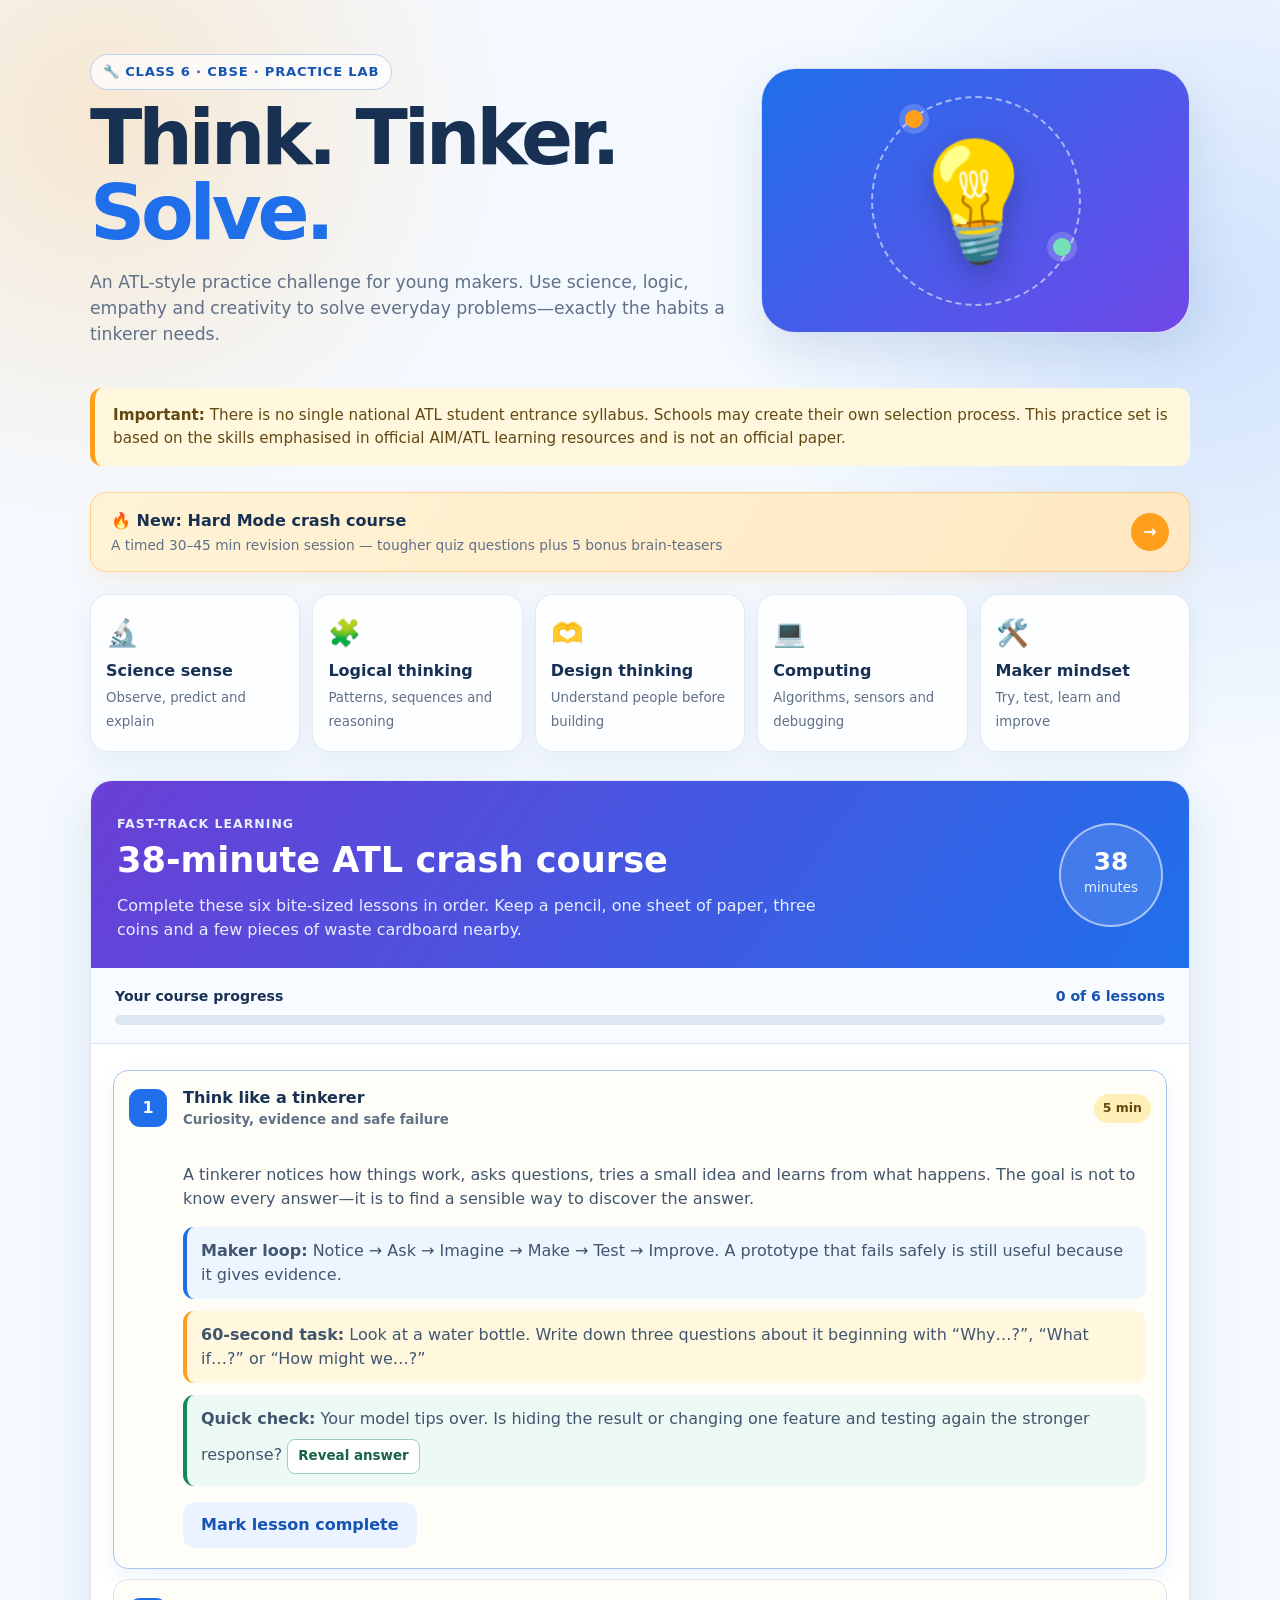
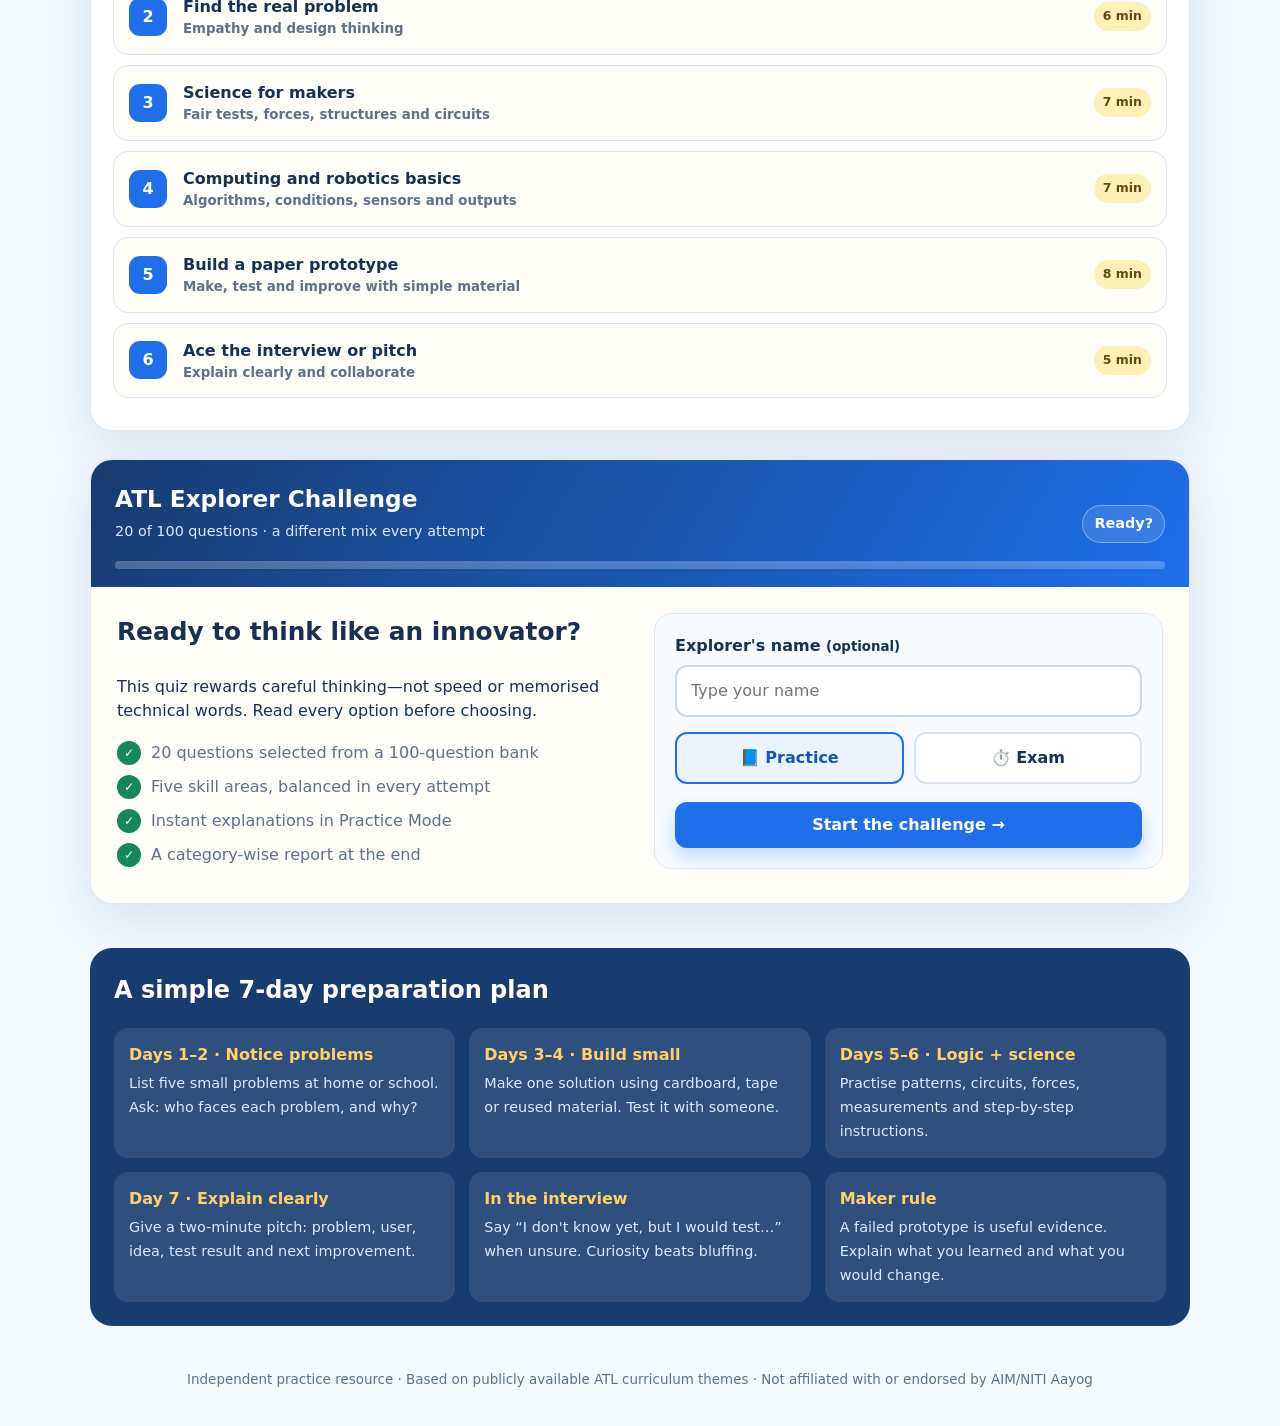
==== commit 3aec77ba: "Link Hard Mode crash course from homepage" ====
--- a/index.html
+++ b/index.html
@@ -25,6 +25,14 @@
       <strong>Important:</strong> There is no single national ATL student entrance syllabus. Schools may create their own selection process. This practice set is based on the skills emphasised in official AIM/ATL learning resources and is not an official paper.
     </aside>
 
+    <a class="promo-link" href="crash-course/">
+      <span>
+        <strong>🔥 New: Hard Mode crash course</strong>
+        <span class="sub">A timed 30–45 min revision session — tougher quiz questions plus 5 bonus brain-teasers</span>
+      </span>
+      <span class="arrow" aria-hidden="true">→</span>
+    </a>
+
     <section class="framework" aria-label="Preparation framework">
       <article class="skill"><span class="skill-icon">🔬</span><strong>Science sense</strong><small>Observe, predict and explain</small></article>
       <article class="skill"><span class="skill-icon">🧩</span><strong>Logical thinking</strong><small>Patterns, sequences and reasoning</small></article>
--- a/styles.css
+++ b/styles.css
@@ -0,0 +1,689 @@
+:root {
+      --ink: #183153;
+      --muted: #5f7087;
+      --paper: #fffdf8;
+      --cream: #fff6da;
+      --blue: #1f6feb;
+      --blue-dark: #1554b3;
+      --orange: #ff9f1c;
+      --green: #16865c;
+      --red: #cf3c4f;
+      --line: #dce5ef;
+      --shadow: 0 18px 50px rgba(31, 75, 120, .13);
+      --radius: 22px;
+    }
+
+    * { box-sizing: border-box; }
+
+    body {
+      margin: 0;
+      color: var(--ink);
+      background:
+        radial-gradient(circle at 8% 4%, rgba(255, 159, 28, .20), transparent 25rem),
+        radial-gradient(circle at 94% 10%, rgba(31, 111, 235, .17), transparent 28rem),
+        #f4f9ff;
+      font-family: Inter, ui-rounded, "Segoe UI", system-ui, -apple-system, sans-serif;
+      line-height: 1.5;
+    }
+
+    button, input { font: inherit; }
+    button { cursor: pointer; }
+
+    .shell {
+      width: min(1100px, calc(100% - 28px));
+      margin: 0 auto;
+    }
+
+    .hero {
+      padding: 54px 0 30px;
+      display: grid;
+      grid-template-columns: 1.2fr .8fr;
+      gap: 28px;
+      align-items: center;
+    }
+
+    .eyebrow {
+      display: inline-flex;
+      gap: 8px;
+      align-items: center;
+      margin: 0 0 10px;
+      padding: 7px 12px;
+      border: 1px solid #bcd3f7;
+      border-radius: 999px;
+      color: var(--blue-dark);
+      background: rgba(255,255,255,.72);
+      font-weight: 800;
+      font-size: .82rem;
+      letter-spacing: .06em;
+      text-transform: uppercase;
+    }
+
+    h1 {
+      margin: 0;
+      max-width: 760px;
+      font-size: clamp(2.3rem, 6vw, 5.2rem);
+      line-height: .98;
+      letter-spacing: -.055em;
+    }
+
+    .highlight { color: var(--blue); }
+
+    .lede {
+      max-width: 700px;
+      margin: 20px 0 0;
+      color: var(--muted);
+      font-size: 1.08rem;
+    }
+
+    .hero-card {
+      position: relative;
+      min-height: 265px;
+      display: grid;
+      place-items: center;
+      overflow: hidden;
+      border: 1px solid rgba(255,255,255,.8);
+      border-radius: 34px;
+      background: linear-gradient(140deg, #1f6feb, #7048e8);
+      box-shadow: var(--shadow);
+      color: white;
+    }
+
+    .bulb {
+      font-size: 7.2rem;
+      filter: drop-shadow(0 12px 15px rgba(0,0,0,.22));
+      transform: rotate(-5deg);
+    }
+
+    .orbit {
+      position: absolute;
+      width: 210px;
+      height: 210px;
+      border: 2px dashed rgba(255,255,255,.55);
+      border-radius: 50%;
+      animation: spin 18s linear infinite;
+    }
+
+    .orbit::before, .orbit::after {
+      content: "";
+      position: absolute;
+      width: 18px;
+      height: 18px;
+      border-radius: 50%;
+      background: var(--orange);
+      box-shadow: 0 0 0 6px rgba(255,255,255,.18);
+    }
+
+    .orbit::before { top: 12px; left: 32px; }
+    .orbit::after { right: 8px; bottom: 48px; background: #74e0b5; }
+
+    @keyframes spin { to { transform: rotate(360deg); } }
+    @media (prefers-reduced-motion: reduce) { .orbit { animation: none; } }
+
+    .notice {
+      margin: 10px 0 26px;
+      padding: 16px 18px;
+      border-left: 5px solid var(--orange);
+      border-radius: 12px;
+      background: #fff8df;
+      color: #624912;
+      font-size: .95rem;
+    }
+
+    .promo-link {
+      display: flex;
+      align-items: center;
+      justify-content: space-between;
+      gap: 14px;
+      margin: 0 0 22px;
+      padding: 16px 20px;
+      border: 1px solid rgba(255,159,28,.35);
+      border-radius: 16px;
+      background: linear-gradient(120deg, #fff3d6, #ffe8c2);
+      color: var(--ink);
+      text-decoration: none;
+      box-shadow: 0 8px 22px rgba(255,159,28,.12);
+      transition: transform .15s ease, box-shadow .15s ease;
+    }
+
+    .promo-link:hover { transform: translateY(-1px); box-shadow: 0 12px 26px rgba(255,159,28,.18); }
+    .promo-link strong { display: block; font-size: 1rem; }
+    .promo-link .sub { display: block; margin-top: 2px; color: var(--muted); font-size: .86rem; font-weight: 500; }
+
+    .promo-link .arrow {
+      flex: 0 0 auto;
+      display: grid;
+      place-items: center;
+      width: 38px;
+      height: 38px;
+      border-radius: 50%;
+      background: var(--orange);
+      color: white;
+      font-weight: 900;
+    }
+
+    .framework {
+      display: grid;
+      grid-template-columns: repeat(5, 1fr);
+      gap: 12px;
+      margin-bottom: 28px;
+    }
+
+    .skill {
+      padding: 18px 15px;
+      border: 1px solid rgba(25, 76, 128, .11);
+      border-radius: 18px;
+      background: rgba(255,255,255,.82);
+      box-shadow: 0 8px 24px rgba(48, 90, 130, .07);
+    }
+
+    .skill-icon { font-size: 1.65rem; }
+    .skill strong { display: block; margin: 6px 0 2px; }
+    .skill small { color: var(--muted); }
+
+    .panel {
+      margin-bottom: 44px;
+      overflow: hidden;
+      border: 1px solid rgba(25, 76, 128, .12);
+      border-radius: var(--radius);
+      background: var(--paper);
+      box-shadow: var(--shadow);
+    }
+
+    .quiz-head {
+      padding: 22px 24px 18px;
+      background: linear-gradient(120deg, #173c70, #1f6feb);
+      color: white;
+    }
+
+    .quiz-title-row {
+      display: flex;
+      justify-content: space-between;
+      align-items: end;
+      gap: 16px;
+    }
+
+    .quiz-head h2 { margin: 0; font-size: 1.45rem; }
+    .quiz-head p { margin: 4px 0 0; color: #dceaff; font-size: .9rem; }
+
+    .score-chip {
+      flex: 0 0 auto;
+      padding: 7px 11px;
+      border: 1px solid rgba(255,255,255,.38);
+      border-radius: 999px;
+      background: rgba(255,255,255,.12);
+      font-weight: 800;
+      font-size: .9rem;
+    }
+
+    .progress-track {
+      height: 8px;
+      margin-top: 18px;
+      overflow: hidden;
+      border-radius: 999px;
+      background: rgba(255,255,255,.23);
+    }
+
+    .progress-bar {
+      width: 0;
+      height: 100%;
+      border-radius: inherit;
+      background: #ffd166;
+      transition: width .25s ease;
+    }
+
+    .quiz-body { padding: 26px; }
+
+    .start-screen {
+      display: grid;
+      grid-template-columns: 1fr 1fr;
+      gap: 28px;
+      align-items: start;
+    }
+
+    .start-screen h3 { margin-top: 0; font-size: 1.55rem; }
+
+    .how-list {
+      padding: 0;
+      margin: 18px 0 0;
+      list-style: none;
+    }
+
+    .how-list li {
+      display: flex;
+      gap: 10px;
+      margin: 10px 0;
+      color: var(--muted);
+    }
+
+    .tick {
+      display: grid;
+      flex: 0 0 24px;
+      width: 24px;
+      height: 24px;
+      place-items: center;
+      border-radius: 50%;
+      color: white;
+      background: var(--green);
+      font-size: .76rem;
+      font-weight: 900;
+    }
+
+    .setup-card {
+      padding: 20px;
+      border: 1px solid #e0e7ef;
+      border-radius: 18px;
+      background: #f7fbff;
+    }
+
+    label[for="studentName"] {
+      display: block;
+      margin-bottom: 7px;
+      font-weight: 800;
+    }
+
+    #studentName {
+      width: 100%;
+      padding: 12px 14px;
+      border: 2px solid #cad8e7;
+      border-radius: 12px;
+      color: var(--ink);
+      background: white;
+      outline: none;
+    }
+
+    #studentName:focus { border-color: var(--blue); box-shadow: 0 0 0 4px rgba(31,111,235,.12); }
+
+    .mode-grid {
+      display: grid;
+      grid-template-columns: 1fr 1fr;
+      gap: 10px;
+      margin: 15px 0 18px;
+    }
+
+    .mode-option input { position: absolute; opacity: 0; pointer-events: none; }
+    .mode-option span {
+      display: block;
+      padding: 12px;
+      border: 2px solid #d9e3ed;
+      border-radius: 12px;
+      background: white;
+      text-align: center;
+      font-weight: 800;
+    }
+
+    .mode-option input:checked + span {
+      border-color: var(--blue);
+      color: var(--blue-dark);
+      background: #eaf3ff;
+    }
+
+    .primary, .secondary {
+      min-height: 46px;
+      padding: 11px 18px;
+      border-radius: 12px;
+      border: 0;
+      font-weight: 900;
+    }
+
+    .primary {
+      color: white;
+      background: var(--blue);
+      box-shadow: 0 8px 18px rgba(31,111,235,.25);
+    }
+
+    .primary:hover { background: var(--blue-dark); transform: translateY(-1px); }
+    .secondary { color: var(--blue-dark); background: #eaf3ff; }
+    .secondary:hover { background: #dbeaff; }
+    .full { width: 100%; }
+
+    .question-meta {
+      display: flex;
+      align-items: center;
+      justify-content: space-between;
+      gap: 12px;
+      margin-bottom: 10px;
+    }
+
+    .category {
+      display: inline-block;
+      padding: 5px 9px;
+      border-radius: 999px;
+      color: #584009;
+      background: #fff0b8;
+      font-size: .78rem;
+      font-weight: 900;
+      letter-spacing: .03em;
+      text-transform: uppercase;
+    }
+
+    .question-count { color: var(--muted); font-weight: 800; font-size: .86rem; }
+
+    #questionText {
+      margin: 8px 0 20px;
+      font-size: clamp(1.25rem, 3vw, 1.75rem);
+      line-height: 1.28;
+    }
+
+    .options { display: grid; gap: 11px; }
+
+    .option {
+      width: 100%;
+      display: grid;
+      grid-template-columns: 38px 1fr;
+      gap: 12px;
+      align-items: center;
+      padding: 12px 14px;
+      border: 2px solid #dce5ee;
+      border-radius: 14px;
+      color: var(--ink);
+      background: white;
+      text-align: left;
+    }
+
+    .option:hover:not(:disabled) { border-color: #8db9f6; background: #f4f9ff; }
+
+    .option-letter {
+      display: grid;
+      width: 34px;
+      height: 34px;
+      place-items: center;
+      border-radius: 10px;
+      color: var(--blue-dark);
+      background: #eaf3ff;
+      font-weight: 900;
+    }
+
+    .option.selected { border-color: var(--blue); background: #eef6ff; }
+    .option.correct { border-color: var(--green); background: #eaf9f2; }
+    .option.correct .option-letter { color: white; background: var(--green); }
+    .option.wrong { border-color: var(--red); background: #fff0f2; }
+    .option.wrong .option-letter { color: white; background: var(--red); }
+
+    .feedback {
+      margin-top: 16px;
+      padding: 14px 16px;
+      border-radius: 12px;
+      background: #f0f6fc;
+      color: #39516b;
+    }
+
+    .feedback strong { color: var(--ink); }
+
+    .question-actions {
+      display: flex;
+      justify-content: space-between;
+      gap: 12px;
+      margin-top: 20px;
+    }
+
+    .result-top {
+      display: grid;
+      grid-template-columns: auto 1fr;
+      gap: 24px;
+      align-items: center;
+    }
+
+    .score-ring {
+      display: grid;
+      width: 150px;
+      height: 150px;
+      place-items: center;
+      border-radius: 50%;
+      background: conic-gradient(var(--green) var(--score-angle, 0deg), #dfe9ef 0);
+      box-shadow: inset 0 0 0 13px var(--paper);
+      text-align: center;
+    }
+
+    .score-ring b { display: block; font-size: 2rem; line-height: 1; }
+    .score-ring small { color: var(--muted); font-weight: 800; }
+    #resultTitle { margin: 0 0 6px; font-size: 1.8rem; }
+    #resultMessage { margin: 0; color: var(--muted); }
+
+    .breakdown {
+      display: grid;
+      grid-template-columns: repeat(5, 1fr);
+      gap: 9px;
+      margin: 25px 0;
+    }
+
+    .break-item {
+      padding: 12px 8px;
+      border: 1px solid var(--line);
+      border-radius: 12px;
+      background: #f8fbfe;
+      text-align: center;
+    }
+
+    .break-item b { display: block; font-size: 1.1rem; }
+    .break-item small { color: var(--muted); font-size: .72rem; }
+
+    .result-actions { display: flex; flex-wrap: wrap; gap: 10px; }
+
+    .course {
+      margin-bottom: 28px;
+      overflow: hidden;
+      border: 1px solid rgba(25, 76, 128, .12);
+      border-radius: var(--radius);
+      background: white;
+      box-shadow: var(--shadow);
+    }
+
+    .course-intro {
+      display: grid;
+      grid-template-columns: 1fr auto;
+      gap: 24px;
+      align-items: center;
+      padding: 26px;
+      color: white;
+      background: linear-gradient(125deg, #6b3fd6, #1f6feb);
+    }
+
+    .course-kicker {
+      margin: 0 0 4px;
+      color: #ffe28a;
+      font-size: .78rem;
+      font-weight: 900;
+      letter-spacing: .08em;
+      text-transform: uppercase;
+    }
+
+    .course-intro h2 { margin: 0; font-size: clamp(1.55rem, 4vw, 2.2rem); }
+    .course-intro p { max-width: 720px; margin: 8px 0 0; color: #e6efff; }
+
+    .course-time {
+      display: grid;
+      width: 104px;
+      height: 104px;
+      place-items: center;
+      border: 2px solid rgba(255,255,255,.55);
+      border-radius: 50%;
+      background: rgba(255,255,255,.12);
+      text-align: center;
+    }
+
+    .course-time b { display: block; font-size: 1.55rem; line-height: 1; }
+    .course-time small { color: #e6efff; }
+
+    .course-progress {
+      padding: 18px 24px;
+      border-bottom: 1px solid var(--line);
+      background: #f8fbff;
+    }
+
+    .course-progress-row {
+      display: flex;
+      justify-content: space-between;
+      gap: 16px;
+      margin-bottom: 8px;
+      font-size: .88rem;
+      font-weight: 800;
+    }
+
+    .course-progress-row span:last-child { color: var(--blue-dark); }
+    .course-progress-track {
+      height: 10px;
+      overflow: hidden;
+      border-radius: 999px;
+      background: #dce7f2;
+    }
+
+    .course-progress-bar {
+      width: 0;
+      height: 100%;
+      border-radius: inherit;
+      background: linear-gradient(90deg, var(--orange), #ffd166);
+      transition: width .25s ease;
+    }
+
+    .lessons { padding: 16px 22px 22px; }
+
+    .lesson {
+      margin: 10px 0;
+      overflow: hidden;
+      border: 1px solid var(--line);
+      border-radius: 15px;
+      background: var(--paper);
+    }
+
+    .lesson[open] { border-color: #a8c7ef; box-shadow: 0 7px 20px rgba(31,111,235,.08); }
+
+    .lesson summary {
+      display: grid;
+      grid-template-columns: 42px 1fr auto;
+      gap: 12px;
+      align-items: center;
+      padding: 15px;
+      cursor: pointer;
+      list-style: none;
+      font-weight: 900;
+    }
+
+    .lesson summary::-webkit-details-marker { display: none; }
+    .lesson-number {
+      display: grid;
+      width: 38px;
+      height: 38px;
+      place-items: center;
+      border-radius: 11px;
+      color: white;
+      background: var(--blue);
+    }
+
+    .lesson.done .lesson-number { background: var(--green); }
+    .lesson.done .lesson-number::after { content: "✓"; }
+    .lesson.done .lesson-number span { display: none; }
+    .lesson-title small { display: block; color: var(--muted); font-weight: 600; }
+    .lesson-minutes {
+      padding: 5px 9px;
+      border-radius: 999px;
+      color: #624912;
+      background: #fff0b8;
+      font-size: .78rem;
+    }
+
+    .lesson-body {
+      padding: 2px 20px 20px 69px;
+      color: #41566e;
+    }
+
+    .lesson-body h4 { margin: 13px 0 5px; color: var(--ink); }
+    .lesson-body ul { margin: 7px 0 12px; padding-left: 20px; }
+    .lesson-body li { margin: 5px 0; }
+
+    .remember, .mini-task, .quick-check {
+      margin: 12px 0;
+      padding: 12px 14px;
+      border-radius: 11px;
+    }
+
+    .remember { border-left: 4px solid var(--blue); background: #edf5ff; }
+    .mini-task { border-left: 4px solid var(--orange); background: #fff8df; }
+    .quick-check { border-left: 4px solid var(--green); background: #edf9f4; }
+    .quick-answer { margin-top: 8px; color: #176443; font-weight: 700; }
+    .reveal {
+      margin-top: 8px;
+      padding: 6px 10px;
+      border: 1px solid #9bcfba;
+      border-radius: 8px;
+      color: #176443;
+      background: white;
+      font-size: .84rem;
+      font-weight: 800;
+    }
+
+    .complete-lesson { margin-top: 4px; }
+
+    .course-finish {
+      display: none;
+      margin-top: 16px;
+      padding: 16px;
+      border: 2px solid #80caae;
+      border-radius: 13px;
+      background: #e9f9f2;
+      color: #175d43;
+      text-align: center;
+      font-weight: 800;
+    }
+
+    .course-finish.show { display: block; }
+
+    .tips {
+      margin: 0 0 44px;
+      padding: 24px;
+      border-radius: var(--radius);
+      background: #173c70;
+      color: white;
+    }
+
+    .tips h2 { margin-top: 0; }
+    .tip-grid { display: grid; grid-template-columns: repeat(3, 1fr); gap: 14px; }
+    .tip {
+      padding: 15px;
+      border-radius: 14px;
+      background: rgba(255,255,255,.1);
+    }
+    .tip strong { display: block; margin-bottom: 4px; color: #ffd166; }
+    .tip span { color: #dceaff; font-size: .9rem; }
+
+    footer {
+      padding: 0 0 36px;
+      color: var(--muted);
+      text-align: center;
+      font-size: .84rem;
+    }
+
+    .hidden { display: none !important; }
+
+    @media (max-width: 800px) {
+      .hero, .start-screen { grid-template-columns: 1fr; }
+      .hero { padding-top: 32px; }
+      .hero-card { min-height: 210px; }
+      .framework { grid-template-columns: repeat(2, 1fr); }
+      .framework .skill:last-child { grid-column: 1 / -1; }
+      .breakdown { grid-template-columns: repeat(2, 1fr); }
+      .tip-grid { grid-template-columns: 1fr; }
+      .course-intro { grid-template-columns: 1fr; }
+      .course-time { width: auto; height: auto; padding: 10px 16px; border-radius: 14px; }
+    }
+
+    @media (max-width: 520px) {
+      .shell { width: min(100% - 18px, 1100px); }
+      .quiz-body, .quiz-head { padding: 18px; }
+      .quiz-title-row { align-items: start; }
+      .result-top { grid-template-columns: 1fr; text-align: center; }
+      .score-ring { margin: 0 auto; }
+      .question-actions { flex-direction: column-reverse; }
+      .question-actions button { width: 100%; }
+      .lessons { padding: 10px; }
+      .lesson summary { grid-template-columns: 38px 1fr; }
+      .lesson-minutes { grid-column: 2; justify-self: start; }
+      .lesson-body { padding: 2px 14px 16px; }
+    }
+
+    @media print {
+      body { background: white; }
+      .hero-card, .framework, .notice, .tips, .quiz-head, .start-screen, .question-screen,
+      .result-actions, footer { display: none !important; }
+      .panel { box-shadow: none; border: 0; }
+      .result-screen { display: block !important; }
+    }
